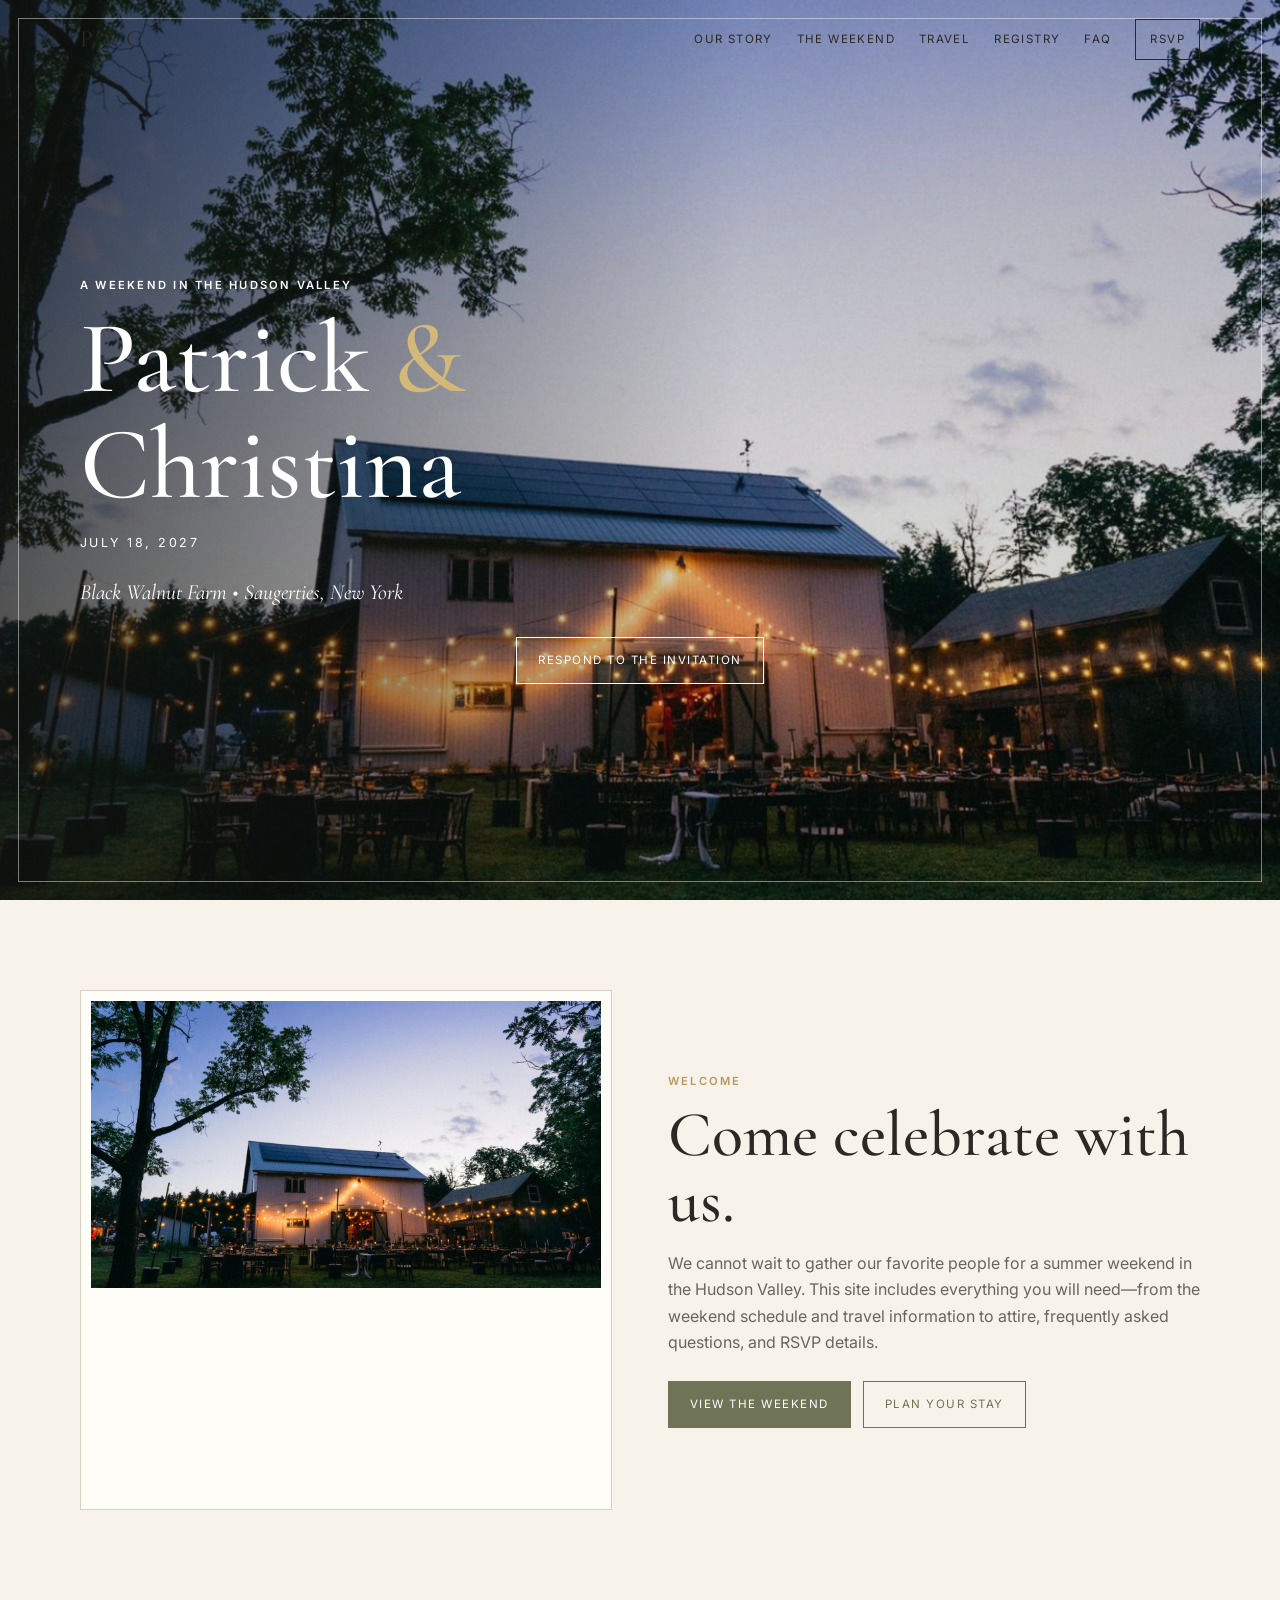
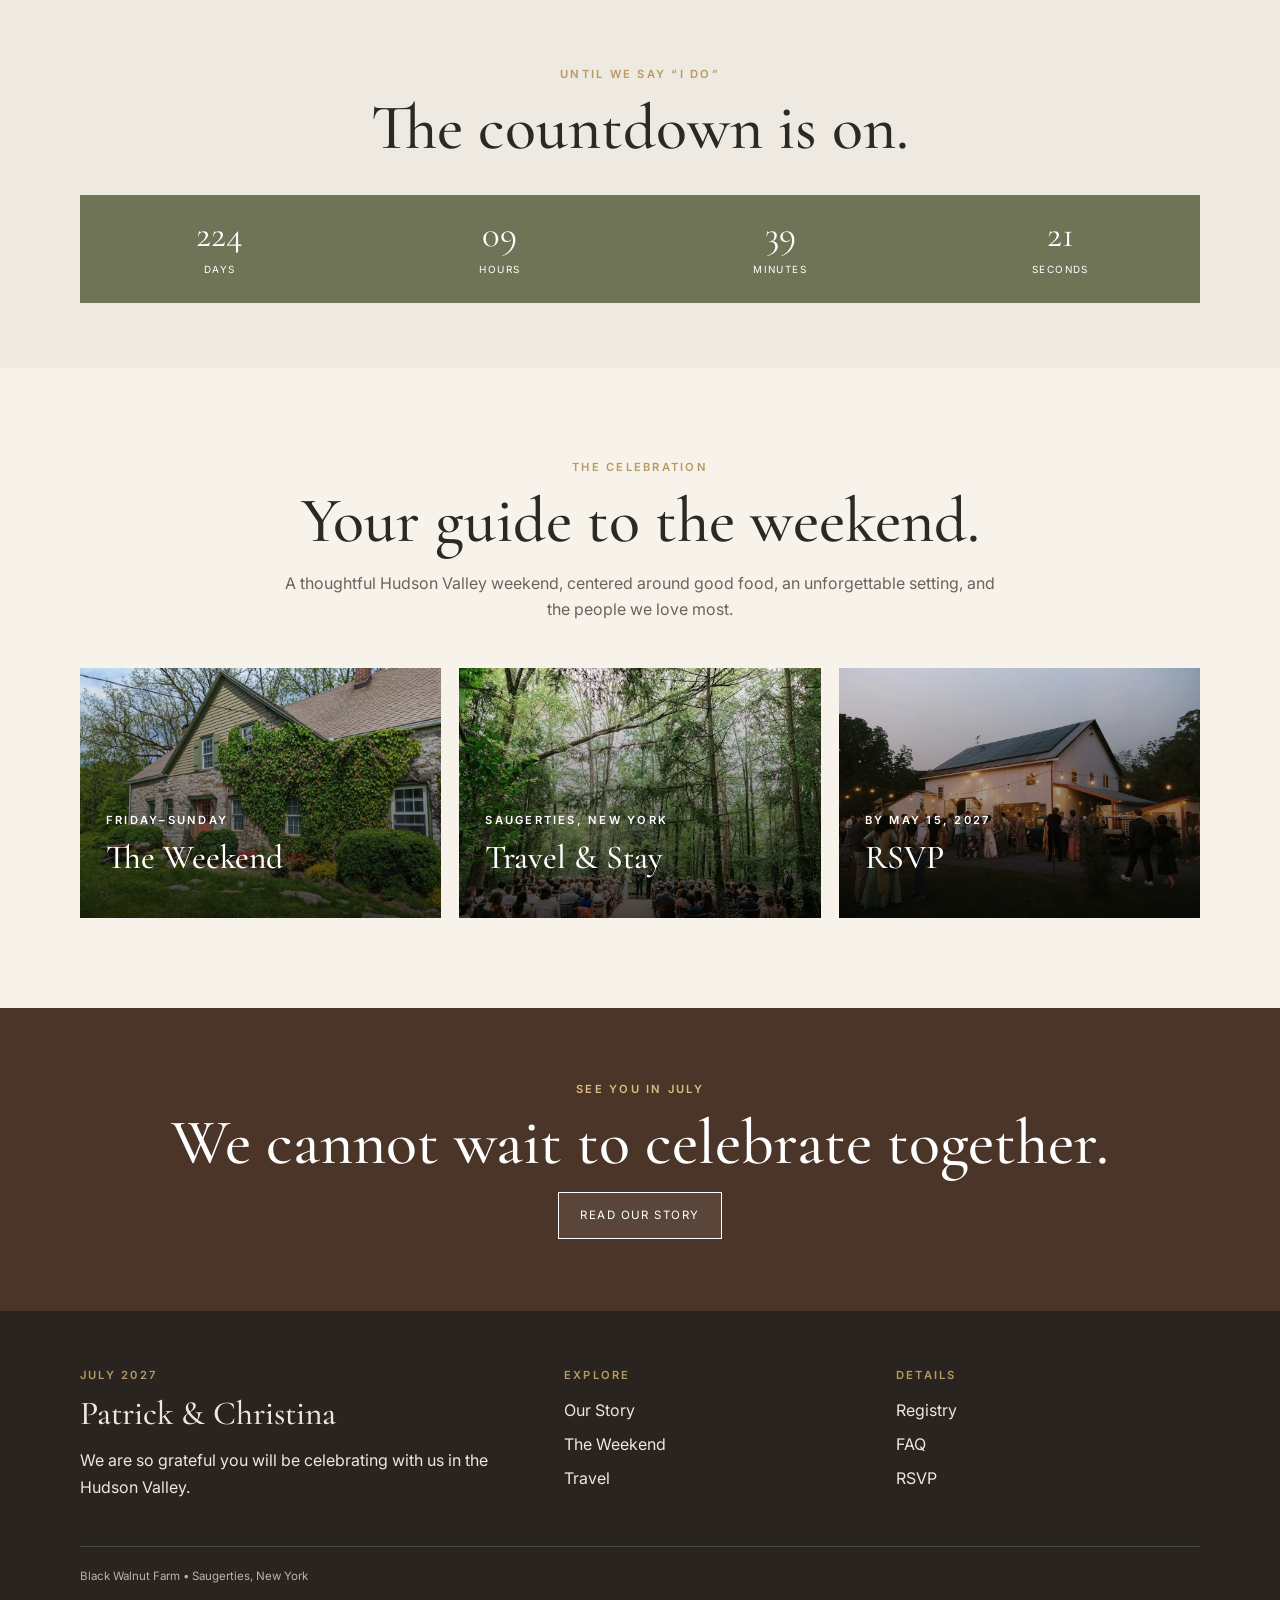
==== index.html @ 757f36e7 "Add files via upload" ====
<!doctype html>
<html lang="en">
<head><script src="https://identity.netlify.com/v1/netlify-identity-widget.js"></script>
  <meta charset="utf-8">
  <meta name="viewport" content="width=device-width, initial-scale=1">
  <meta name="description" content="Patrick and Christina's wedding weekend at Black Walnut Farm.">
  <title>Patrick & Christina | July 2027</title>
  <link rel="stylesheet" href="styles.css">
</head>
<body>

<header class="site-header">
  <div class="container nav-wrap">
    <a class="brand" href="index.html">P <span>&</span> [NAME]</a>
    <button class="menu-toggle" aria-label="Open navigation" aria-expanded="false">
      <span></span><span></span><span></span>
    </button>
    <nav class="nav-links" aria-label="Primary navigation">
      <a href="our-story.html">Our Story</a>
      <a href="weekend.html">The Weekend</a>
      <a href="travel.html">Travel</a>
      <a href="registry.html">Registry</a>
      <a href="faq.html">FAQ</a>
      <a class="nav-cta" href="rsvp.html">RSVP</a>
    </nav>
  </div>
</header>

<main>
  <section class="hero">
    <div class="hero-content">
      <p class="eyebrow" style="color:#fff">A Weekend in the Hudson Valley</p>
      <h1>Patrick <span style="color:#d2b879">&</span> Christina</h1>
      <p class="date">July 18, 2027</p>
      <p class="location">Black Walnut Farm • Saugerties, New York</p>
      <div class="actions" style="justify-content:center">
        <a class="button button-light" href="rsvp.html">Respond to the Invitation</a>
      </div>
    </div>
    <div class="scroll-cue">Discover</div>
  </section>

  <section class="section">
    <div class="container grid-2">
      <div class="image-card">
        <img src="assets/hero.jpg" alt="Elegant outdoor wedding table setting">
      </div>
      <div>
        <p class="eyebrow">Welcome</p>
        <h2>Come celebrate with us.</h2>
        <p class="muted">We cannot wait to gather our favorite people for a summer weekend in the Hudson Valley. This site includes everything you will need—from the weekend schedule and travel information to attire, frequently asked questions, and RSVP details.</p>
        <div class="actions">
          <a class="button" href="weekend.html">View the Weekend</a>
          <a class="button button-outline" href="travel.html">Plan Your Stay</a>
        </div>
      </div>
    </div>
  </section>

  <section class="section-tight center" style="background:#eee9e1">
    <div class="container">
      <p class="eyebrow">Until We Say “I Do”</p>
      <h2>The countdown is on.</h2>
      <div class="countdown" data-countdown>
        <div><strong data-days>00</strong><span>Days</span></div>
        <div><strong data-hours>00</strong><span>Hours</span></div>
        <div><strong data-minutes>00</strong><span>Minutes</span></div>
        <div><strong data-seconds>00</strong><span>Seconds</span></div>
      </div>
    </div>
  </section>

  <section class="section">
    <div class="container">
      <div class="center max-copy center-copy">
        <p class="eyebrow">The Celebration</p>
        <h2>Your guide to the weekend.</h2>
        <p class="muted">A thoughtful Hudson Valley weekend, centered around good food, an unforgettable setting, and the people we love most.</p>
      </div>
      <div class="quick-links" style="margin-top:45px">
        <a class="quick-link" href="weekend.html" style="background-image:url('assets/farmhouse.jpg')">
          <p class="eyebrow" style="color:#fff">Friday–Sunday</p><h3>The Weekend</h3>
        </a>
        <a class="quick-link" href="travel.html" style="background-image:url('assets/ceremony.jpg')">
          <p class="eyebrow" style="color:#fff">Saugerties, New York</p><h3>Travel & Stay</h3>
        </a>
        <a class="quick-link" href="rsvp.html" style="background-image:url('assets/cocktail-hour.jpg')">
          <p class="eyebrow" style="color:#fff">By May 15, 2027</p><h3>RSVP</h3>
        </a>
      </div>
    </div>
  </section>

  <section class="banner center">
    <div class="container">
      <p class="eyebrow" style="color:#d7bd80">See You in July</p>
      <h2>We cannot wait to celebrate together.</h2>
      <a class="button button-light" href="our-story.html">Read Our Story</a>
    </div>
  </section>
</main>

<footer class="site-footer">
  <div class="container">
    <div class="footer-grid">
      <div>
        <p class="eyebrow">July 2027</p>
        <h3>Patrick & Christina</h3>
        <p>We are so grateful you will be celebrating with us in the Hudson Valley.</p>
      </div>
      <div>
        <p class="eyebrow">Explore</p>
        <div class="footer-links">
          <a href="our-story.html">Our Story</a>
          <a href="weekend.html">The Weekend</a>
          <a href="travel.html">Travel</a>
        </div>
      </div>
      <div>
        <p class="eyebrow">Details</p>
        <div class="footer-links">
          <a href="registry.html">Registry</a>
          <a href="faq.html">FAQ</a>
          <a href="rsvp.html">RSVP</a>
        </div>
      </div>
    </div>
    <div class="footer-bottom">Black Walnut Farm • Saugerties, New York</div>
  </div>
</footer>
<script src="cms-content.js"></script><script src="script.js"></script>

<script>if(window.netlifyIdentity){window.netlifyIdentity.on("init",u=>{if(!u)window.netlifyIdentity.on("login",()=>{location.href="/admin/"})})}</script></body>
</html>
---- styles.css ----
@import url('https://fonts.googleapis.com/css2?family=Cormorant+Garamond:ital,wght@0,400;0,500;0,600;1,400&family=Inter:wght@300;400;500;600&display=swap');
:root{--cream:#f7f3eb;--paper:#fffdf8;--olive:#62694b;--walnut:#4b3528;--ink:#2d2925;--gold:#b49a65;--line:#d8cfc0;--soft:#ece6dc;--serif:'Cormorant Garamond',serif;--sans:'Inter',sans-serif}*{box-sizing:border-box}html{scroll-behavior:smooth}body{margin:0;background:var(--cream);color:var(--ink);font-family:var(--sans);line-height:1.65}img{display:block;max-width:100%}a{color:inherit;text-decoration:none}.container{width:min(1120px,calc(100% - 36px));margin:auto}.section{padding:90px 0}.section-tight{padding:65px 0}.center{text-align:center}.center-copy{margin-inline:auto}.max-copy{max-width:720px}.eyebrow{text-transform:uppercase;letter-spacing:.2em;font-size:.7rem;font-weight:600;color:var(--gold);margin:0 0 12px}h1,h2,h3{font-family:var(--serif);font-weight:500;line-height:1.03;margin:0 0 16px}h1{font-size:clamp(3.5rem,8vw,7rem)}h2{font-size:clamp(2.5rem,5vw,4.2rem)}h3{font-size:clamp(1.5rem,3vw,2.1rem)}.muted{color:#6b645c}.site-header{position:fixed;inset:0 0 auto;z-index:1000;transition:.3s}.site-header.scrolled{background:rgba(247,243,235,.95);backdrop-filter:blur(14px);box-shadow:0 1px 0 rgba(0,0,0,.1)}.nav-wrap{height:78px;display:flex;align-items:center;justify-content:space-between}.brand{font-family:var(--serif);font-size:1.45rem;letter-spacing:.08em}.brand span{color:var(--gold)}.nav-links{display:flex;gap:24px;align-items:center;text-transform:uppercase;letter-spacing:.12em;font-size:.72rem}.nav-links a{padding:8px 0}.nav-cta{border:1px solid currentColor;padding:10px 14px!important}.menu-toggle{display:none;background:none;border:0}.menu-toggle span{display:block;width:26px;height:1px;background:currentColor;margin:6px}.hero{min-height:100vh;display:grid;align-items:end;color:#fff;background:linear-gradient(90deg,rgba(20,18,16,.72),rgba(20,18,16,.12) 65%),url('assets/hero.jpg') center/cover;position:relative}.hero:after{content:'';position:absolute;inset:18px;border:1px solid rgba(255,255,255,.45)}.hero-content{position:relative;z-index:1;text-align:left;width:min(1120px,calc(100% - 36px));margin:auto;padding:150px 0 90px}.hero h1{max-width:760px}.hero .date{letter-spacing:.2em;text-transform:uppercase;font-size:.78rem}.hero .location{font-family:var(--serif);font-style:italic;font-size:1.35rem}.button{display:inline-flex;align-items:center;justify-content:center;padding:13px 21px;border:1px solid var(--olive);background:var(--olive);color:white;text-transform:uppercase;letter-spacing:.13em;font-size:.72rem;transition:.25s}.button:hover{background:transparent;color:var(--olive)}.button-light{border-color:#fff;background:rgba(255,255,255,.08)}.button-light:hover{background:#fff;color:var(--ink)}.button-outline{background:transparent;color:var(--olive)}.actions{display:flex;gap:12px;flex-wrap:wrap;margin-top:26px}.scroll-cue{display:none}.countdown{display:grid;grid-template-columns:repeat(4,1fr);gap:1px;background:var(--olive);margin-top:34px}.countdown div{background:var(--olive);color:white;text-align:center;padding:22px}.countdown strong{display:block;font-family:var(--serif);font-size:2.3rem;font-weight:400;line-height:1}.countdown span{text-transform:uppercase;letter-spacing:.14em;font-size:.62rem}.grid-2{display:grid;grid-template-columns:1fr 1fr;gap:56px;align-items:center}.grid-3{display:grid;grid-template-columns:repeat(3,1fr);gap:22px}.image-card{min-height:520px;border:1px solid var(--line);padding:10px;background:var(--paper)}.image-card img{width:100%;height:100%;object-fit:cover}.card{background:var(--paper);border:1px solid var(--line);padding:30px}.quick-links{display:grid;grid-template-columns:repeat(3,1fr);gap:18px}.quick-link{min-height:250px;padding:26px;color:#fff;display:flex;flex-direction:column;justify-content:end;background-size:cover;background-position:center;position:relative}.quick-link:before{content:'';position:absolute;inset:0;background:linear-gradient(transparent,rgba(0,0,0,.72))}.quick-link>*{position:relative}.banner{background:var(--walnut);color:white;padding:72px 0}.page-hero{min-height:58vh;display:grid;align-items:end;color:#fff;padding:145px 0 65px;background:linear-gradient(rgba(20,18,16,.18),rgba(20,18,16,.65)),var(--hero-image) center/cover}.timeline{max-width:850px;margin:auto;position:relative}.timeline:before{content:'';position:absolute;left:50%;top:0;bottom:0;width:1px;background:var(--gold)}.timeline-item{width:50%;padding:0 45px 65px;position:relative}.timeline-item:nth-child(even){margin-left:50%}.timeline-item:before{content:'';position:absolute;top:8px;width:11px;height:11px;border-radius:50%;background:var(--gold)}.timeline-item:nth-child(odd):before{right:-6px}.timeline-item:nth-child(even):before{left:-5px}.timeline-year{color:var(--gold);text-transform:uppercase;letter-spacing:.18em;font-size:.72rem}.schedule-day{background:var(--paper);border:1px solid var(--line);padding:42px;margin-bottom:38px}.schedule-row{display:grid;grid-template-columns:110px 1fr;gap:20px;padding:20px 0;border-top:1px solid var(--line)}.schedule-time{color:var(--olive);font-weight:600}.travel-card .meta{display:flex;gap:10px;flex-wrap:wrap;font-size:.75rem}.registry-card{text-align:center;min-height:280px;display:grid;place-items:center}.registry-card .icon{font-family:var(--serif);font-size:2.7rem;color:var(--gold)}.faq-list{max-width:850px;margin:auto}.faq-item{border-bottom:1px solid var(--line)}.faq-question{width:100%;display:flex;justify-content:space-between;padding:22px 0;border:0;background:none;text-align:left}.faq-question span:first-child{font-family:var(--serif);font-size:1.35rem}.faq-answer{max-height:0;overflow:hidden;transition:.3s}.faq-answer p{padding:0 30px 22px 0}.faq-symbol{font-size:1.4rem;transition:.25s}.faq-item.open .faq-symbol{transform:rotate(45deg)}.form-card{max-width:780px;margin:auto;background:var(--paper);border:1px solid var(--line);padding:45px}.form-grid{display:grid;grid-template-columns:1fr 1fr;gap:18px}.field{margin-bottom:18px}.field.full{grid-column:1/-1}label{display:block;margin-bottom:7px;text-transform:uppercase;letter-spacing:.08em;font-size:.7rem;font-weight:600}input,select,textarea{width:100%;padding:13px;border:1px solid #c9c0b2}.radio-group{display:flex;gap:12px;flex-wrap:wrap}.radio-option{border:1px solid var(--line);padding:10px 13px}.radio-option input{width:auto}.site-footer{background:#29241f;color:#eee7de;padding:55px 0 25px}.footer-grid{display:grid;grid-template-columns:1.5fr 1fr 1fr;gap:28px}.footer-links{display:grid;gap:8px}.footer-bottom{border-top:1px solid rgba(255,255,255,.15);margin-top:30px;padding-top:20px;font-size:.72rem;color:#bdb3a8}@media(max-width:900px){.menu-toggle{display:block}.nav-links{position:fixed;inset:78px 0 auto;background:rgba(247,243,235,.98);color:var(--ink);display:grid;padding:20px 28px 28px;transform:translateY(-140%);transition:.3s}.nav-links.open{transform:none}.grid-2,.grid-3,.quick-links,.footer-grid{grid-template-columns:1fr}.hero{background-position:60% center}.image-card{min-height:400px}}@media(max-width:650px){.section{padding:66px 0}.hero:after{inset:10px}.countdown{grid-template-columns:repeat(2,1fr)}.timeline:before{left:5px}.timeline-item,.timeline-item:nth-child(even){width:100%;margin-left:0;padding-left:38px}.timeline-item:nth-child(odd):before,.timeline-item:nth-child(even):before{left:0;right:auto}.schedule-row{grid-template-columns:1fr}.form-grid{grid-template-columns:1fr}.field.full{grid-column:auto}}
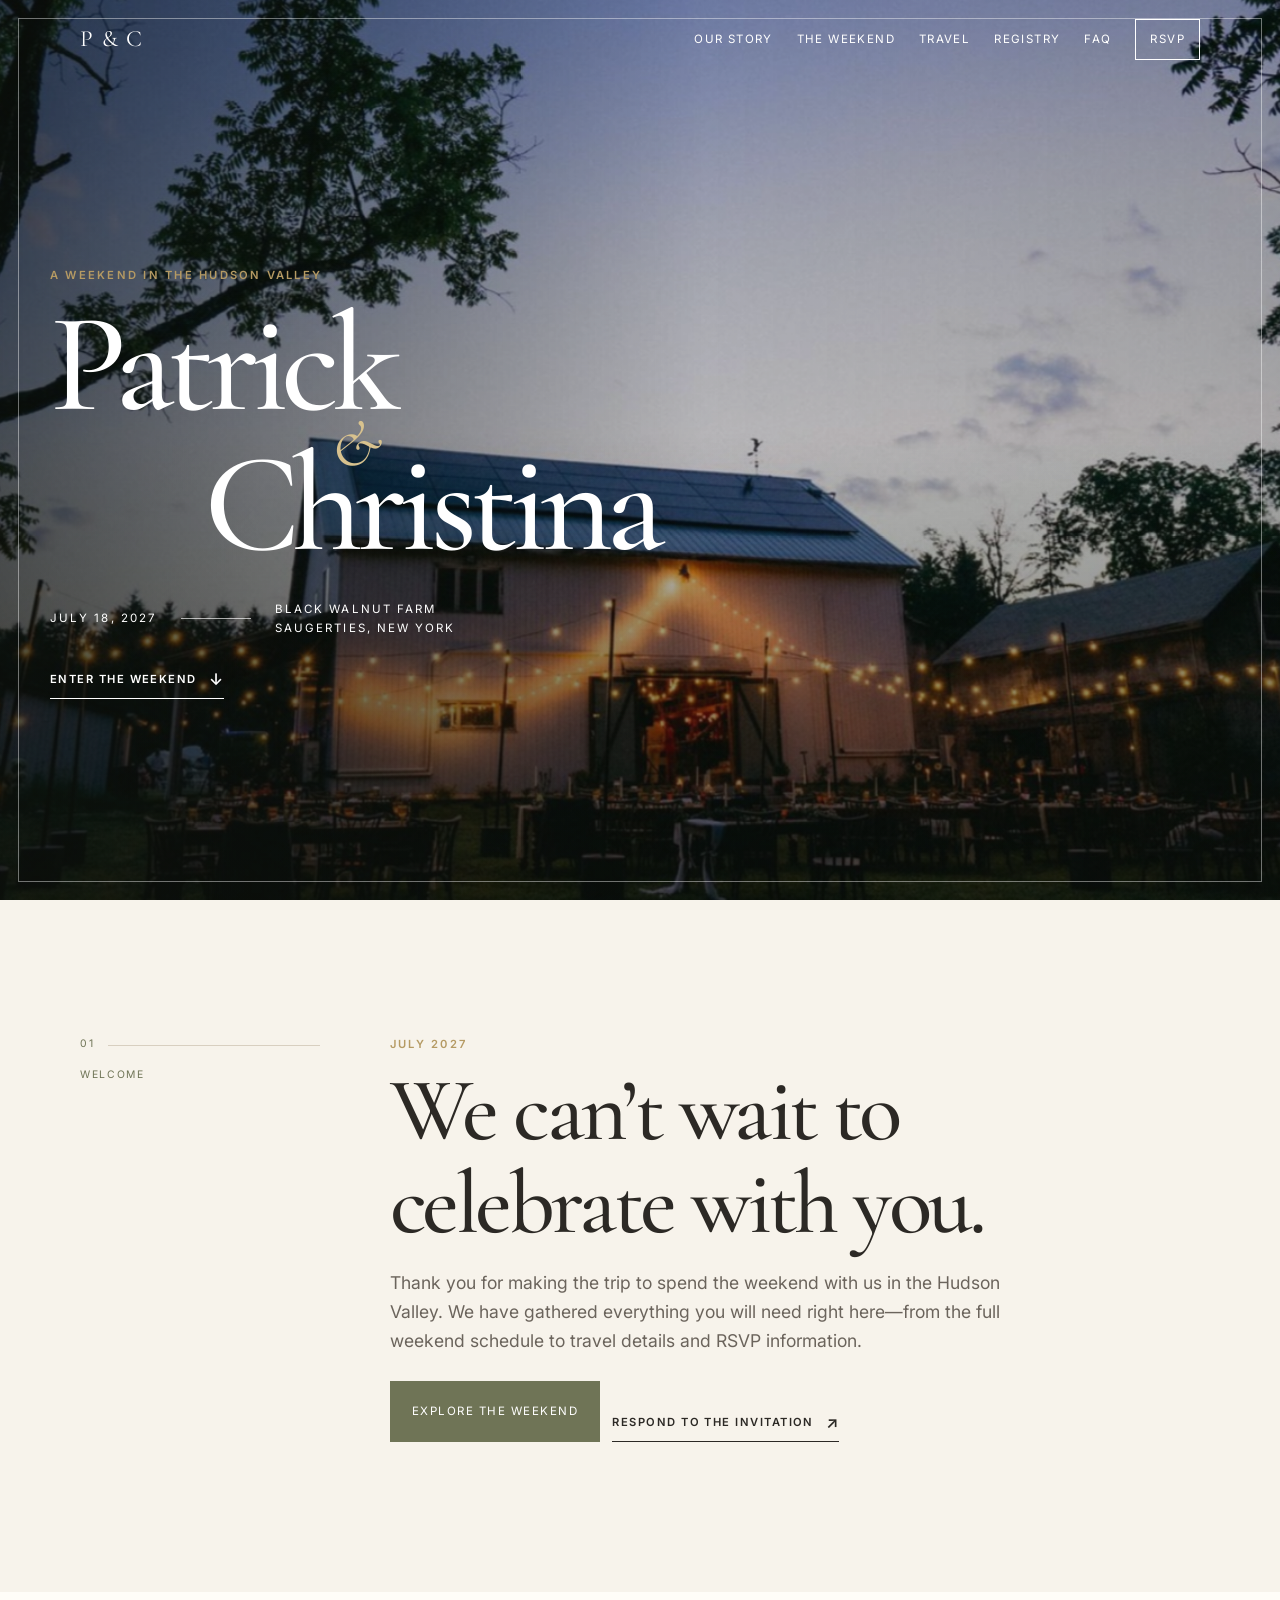
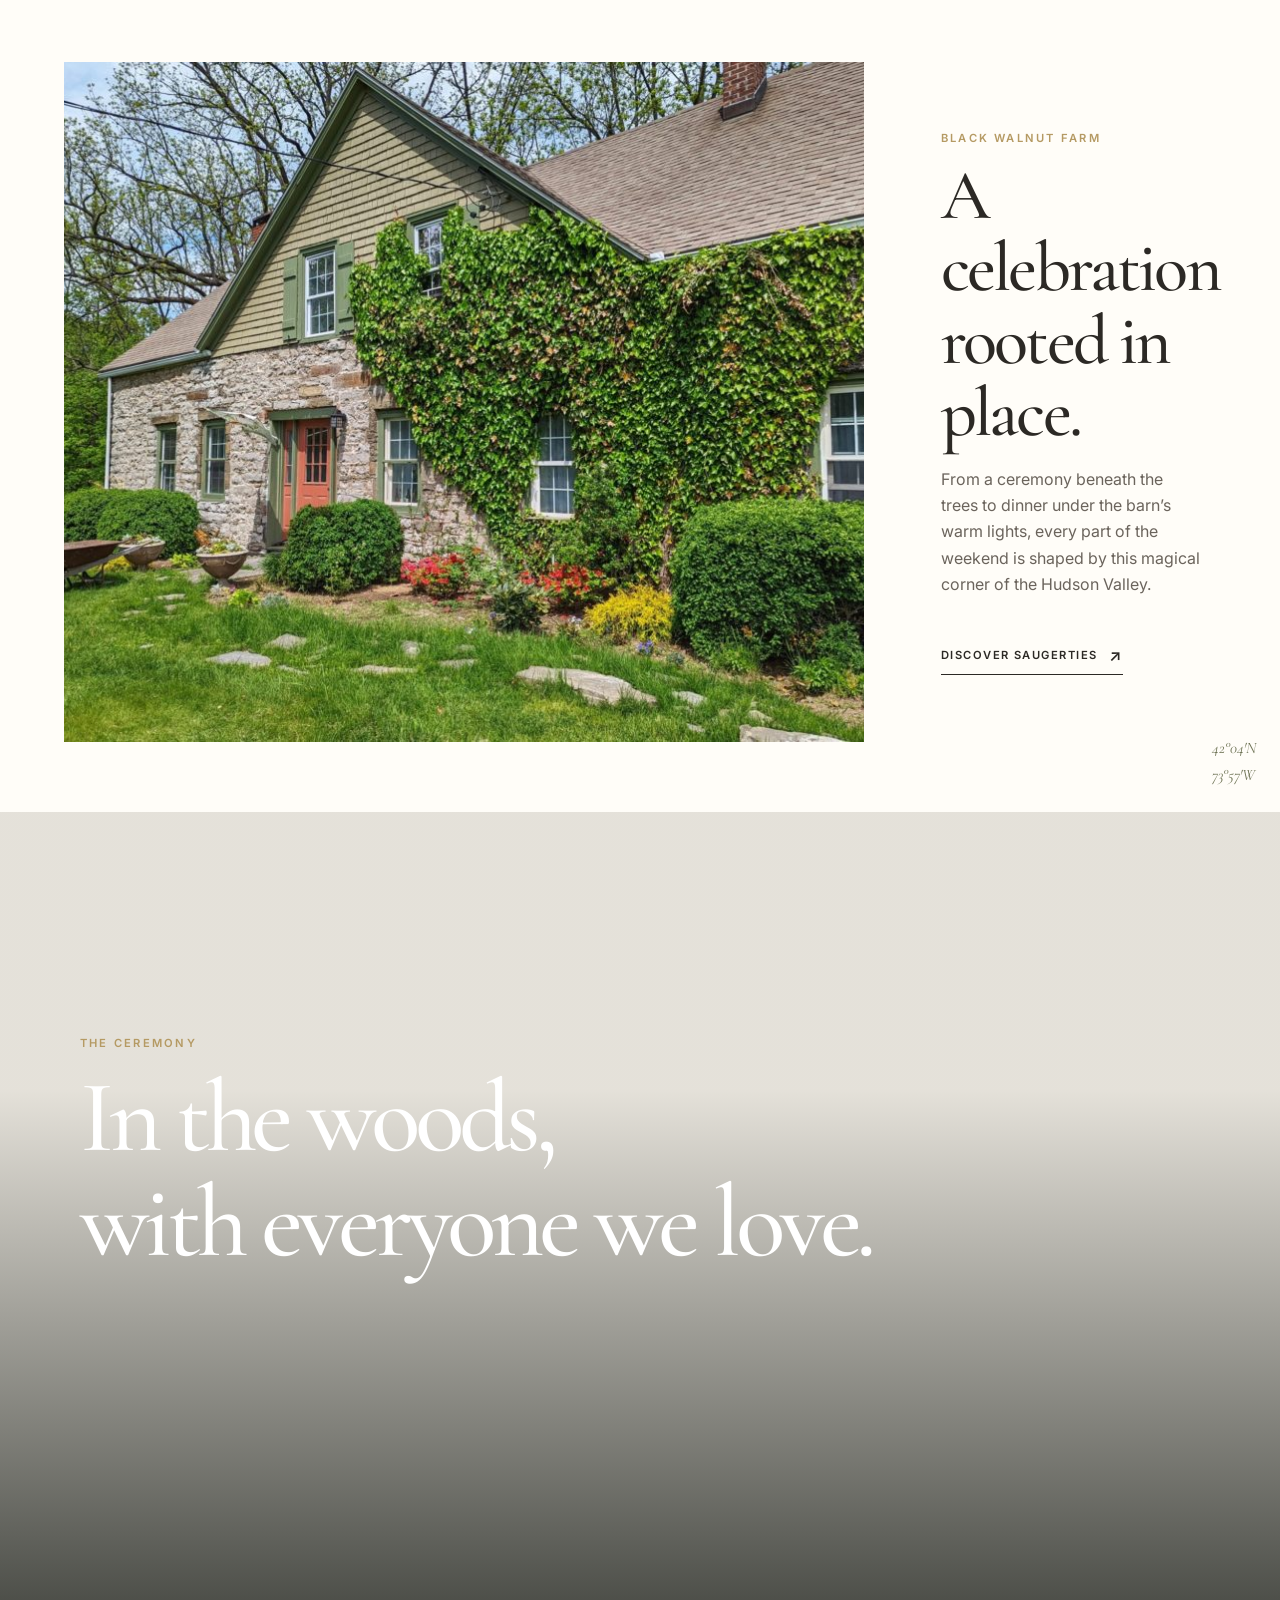
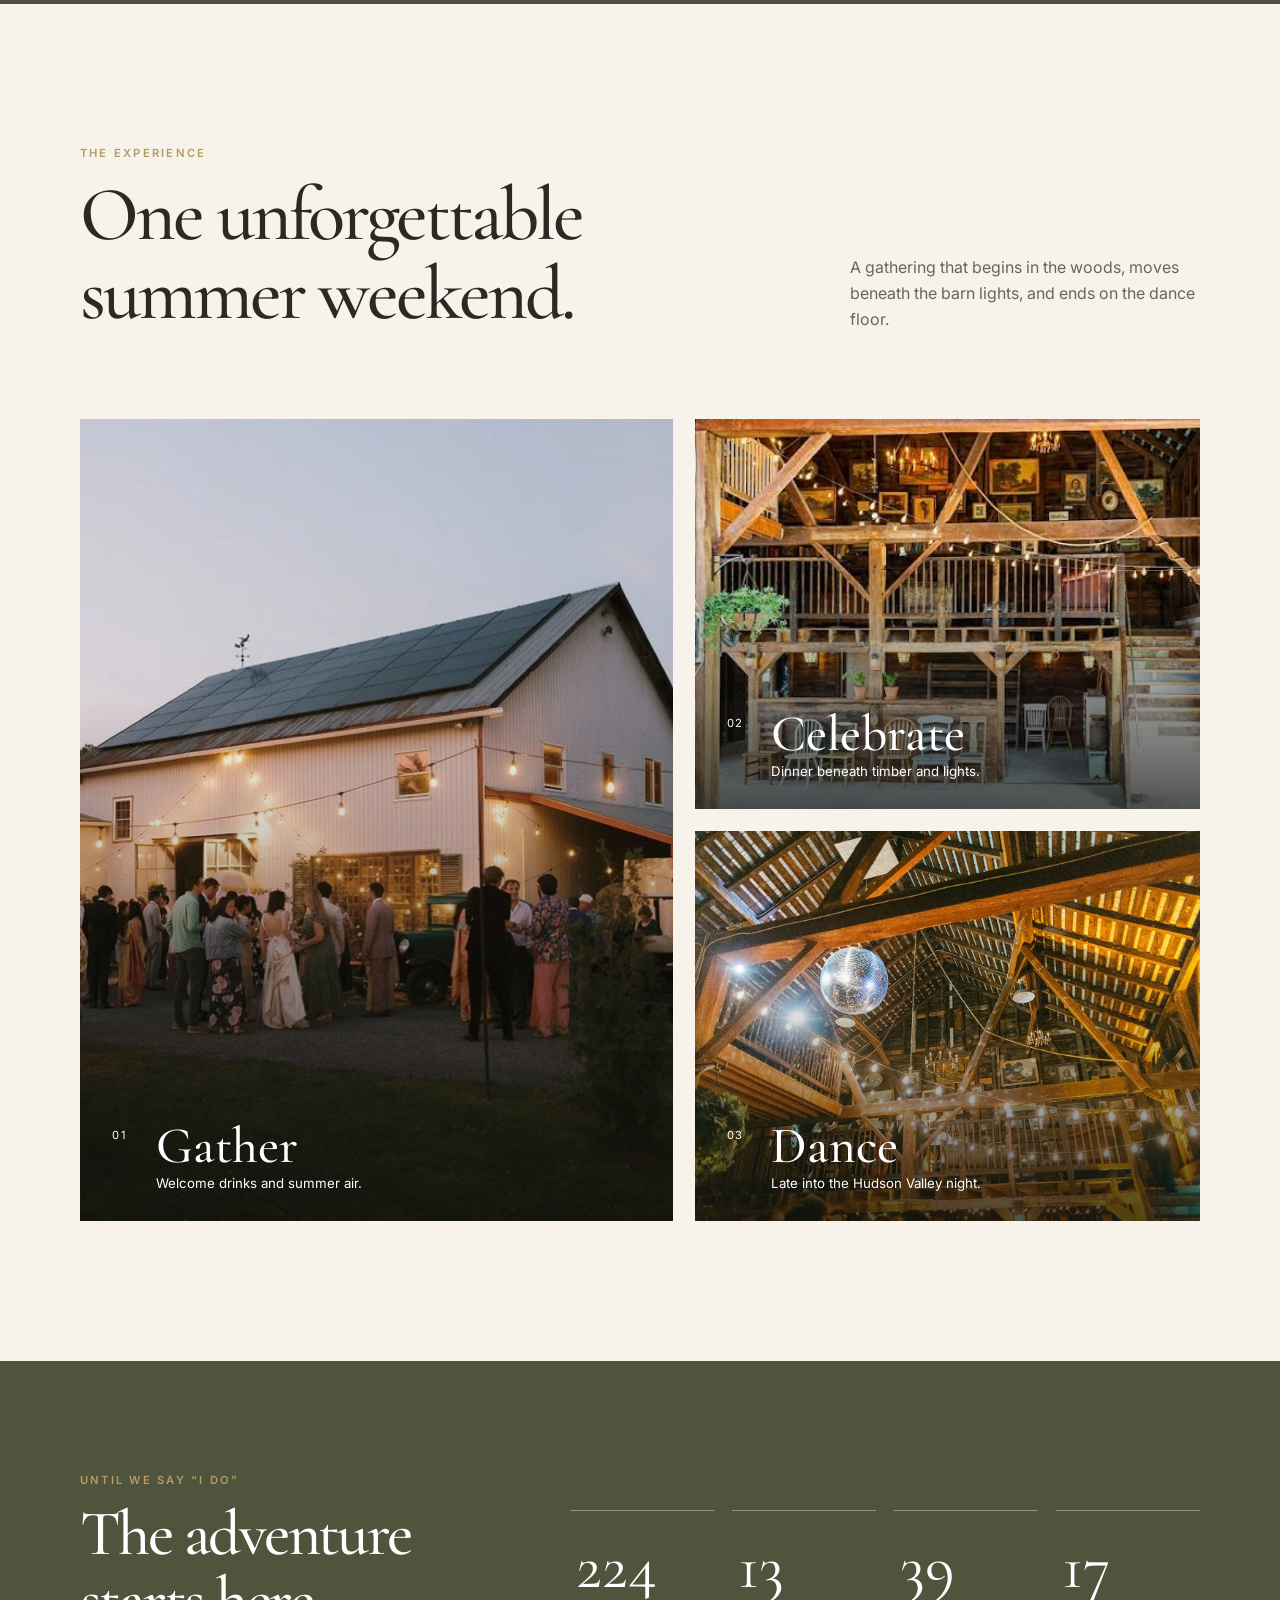
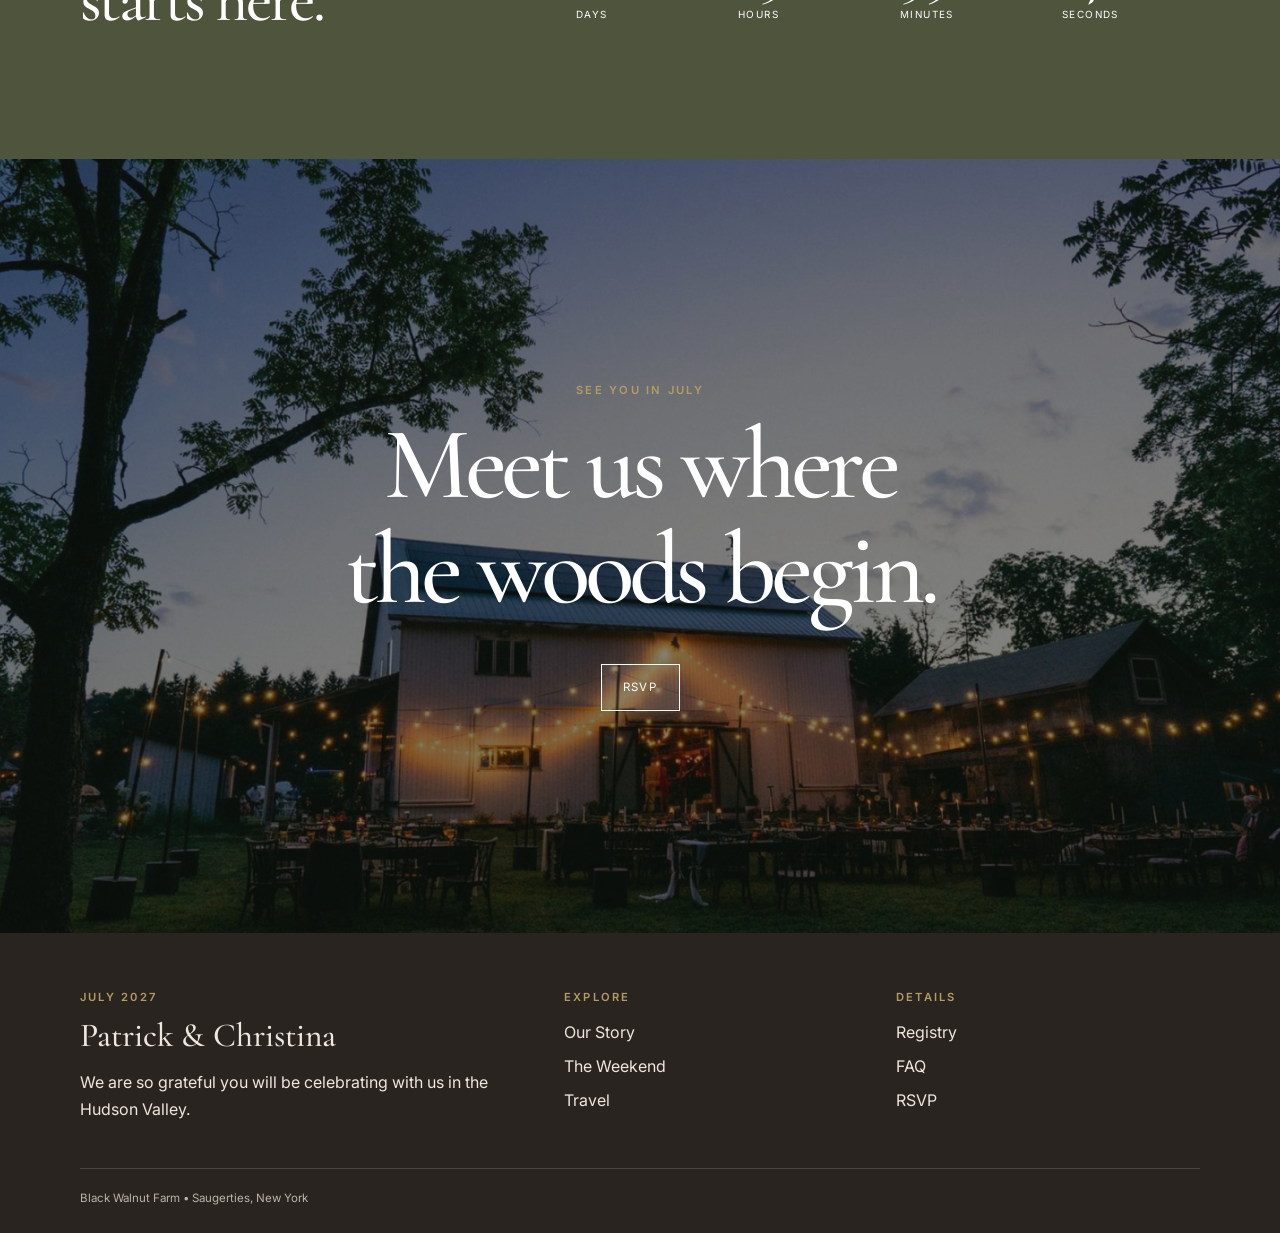
==== commit 7a697bf2: "Add files via upload" ====
--- a/index.html
+++ b/index.html
@@ -1,134 +1,96 @@
 <!doctype html>
 <html lang="en">
-<head><script src="https://identity.netlify.com/v1/netlify-identity-widget.js"></script>
+<head>
+  <script src="https://identity.netlify.com/v1/netlify-identity-widget.js"></script>
   <meta charset="utf-8">
   <meta name="viewport" content="width=device-width, initial-scale=1">
-  <meta name="description" content="Patrick and Christina's wedding weekend at Black Walnut Farm.">
-  <title>Patrick & Christina | July 2027</title>
+  <meta name="description" content="Patrick and Christina's wedding weekend at Black Walnut Farm in Saugerties, New York.">
+  <title>Patrick & Christina | July 18, 2027</title>
+  <link rel="preconnect" href="https://fonts.googleapis.com">
+  <link rel="preconnect" href="https://fonts.gstatic.com" crossorigin>
   <link rel="stylesheet" href="styles.css">
 </head>
-<body>
+<body class="home-page">
+  <header class="site-header">
+    <div class="container nav-wrap">
+      <a class="brand" href="index.html" aria-label="Patrick and Christina home">P <span>&</span> C</a>
+      <button class="menu-toggle" aria-label="Open navigation" aria-expanded="false"><span></span><span></span><span></span></button>
+      <nav class="nav-links" aria-label="Primary navigation">
+        <a href="our-story.html">Our Story</a><a href="weekend.html">The Weekend</a><a href="travel.html">Travel</a><a href="registry.html">Registry</a><a href="faq.html">FAQ</a><a class="nav-cta" href="rsvp.html">RSVP</a>
+      </nav>
+    </div>
+  </header>
 
-<header class="site-header">
-  <div class="container nav-wrap">
-    <a class="brand" href="index.html">P <span>&</span> [NAME]</a>
-    <button class="menu-toggle" aria-label="Open navigation" aria-expanded="false">
-      <span></span><span></span><span></span>
-    </button>
-    <nav class="nav-links" aria-label="Primary navigation">
-      <a href="our-story.html">Our Story</a>
-      <a href="weekend.html">The Weekend</a>
-      <a href="travel.html">Travel</a>
-      <a href="registry.html">Registry</a>
-      <a href="faq.html">FAQ</a>
-      <a class="nav-cta" href="rsvp.html">RSVP</a>
-    </nav>
-  </div>
-</header>
+  <main>
+    <section class="hero hero-v2" aria-label="Black Walnut Farm at dusk">
+      <div class="hero-shade"></div>
+      <div class="hero-content container">
+        <p class="eyebrow reveal">A Weekend in the Hudson Valley</p>
+        <h1 class="reveal reveal-delay-1"><span>Patrick</span><em>&</em><span>Christina</span></h1>
+        <div class="hero-meta reveal reveal-delay-2">
+          <p data-date>July 18, 2027</p><i></i><p><span data-venue>Black Walnut Farm</span><br><span data-location>Saugerties, New York</span></p>
+        </div>
+        <a class="text-link light reveal reveal-delay-3" href="#welcome">Enter the weekend <span>↓</span></a>
+      </div>
+      <div class="hero-frame" aria-hidden="true"></div>
+    </section>
 
-<main>
-  <section class="hero">
-    <div class="hero-content">
-      <p class="eyebrow" style="color:#fff">A Weekend in the Hudson Valley</p>
-      <h1>Patrick <span style="color:#d2b879">&</span> Christina</h1>
-      <p class="date">July 18, 2027</p>
-      <p class="location">Black Walnut Farm • Saugerties, New York</p>
-      <div class="actions" style="justify-content:center">
-        <a class="button button-light" href="rsvp.html">Respond to the Invitation</a>
-      </div>
-    </div>
-    <div class="scroll-cue">Discover</div>
-  </section>
-
-  <section class="section">
-    <div class="container grid-2">
-      <div class="image-card">
-        <img src="assets/hero.jpg" alt="Elegant outdoor wedding table setting">
-      </div>
-      <div>
-        <p class="eyebrow">Welcome</p>
-        <h2>Come celebrate with us.</h2>
-        <p class="muted">We cannot wait to gather our favorite people for a summer weekend in the Hudson Valley. This site includes everything you will need—from the weekend schedule and travel information to attire, frequently asked questions, and RSVP details.</p>
-        <div class="actions">
-          <a class="button" href="weekend.html">View the Weekend</a>
-          <a class="button button-outline" href="travel.html">Plan Your Stay</a>
+    <section id="welcome" class="section intro-section">
+      <div class="container intro-grid">
+        <div class="intro-index reveal"><span>01</span><div></div><span>Welcome</span></div>
+        <div class="intro-copy welcome reveal">
+          <p class="eyebrow">July 2027</p>
+          <h2>We can’t wait to celebrate with you.</h2>
+          <p class="lead muted">Thank you for making the trip to spend the weekend with us in the Hudson Valley. We have gathered everything you will need right here—from the full weekend schedule to travel details and RSVP information.</p>
+          <div class="actions"><a class="button" href="weekend.html">Explore the Weekend</a><a class="text-link" href="rsvp.html">Respond to the invitation <span>↗</span></a></div>
         </div>
       </div>
-    </div>
-  </section>
+    </section>
 
-  <section class="section-tight center" style="background:#eee9e1">
-    <div class="container">
-      <p class="eyebrow">Until We Say “I Do”</p>
-      <h2>The countdown is on.</h2>
-      <div class="countdown" data-countdown>
-        <div><strong data-days>00</strong><span>Days</span></div>
-        <div><strong data-hours>00</strong><span>Hours</span></div>
-        <div><strong data-minutes>00</strong><span>Minutes</span></div>
-        <div><strong data-seconds>00</strong><span>Seconds</span></div>
+    <section class="venue-story">
+      <div class="venue-image reveal"><img src="assets/farmhouse.jpg" alt="Stone farmhouse at Black Walnut Farm"></div>
+      <div class="venue-copy reveal">
+        <p class="eyebrow">Black Walnut Farm</p>
+        <h2>A celebration rooted in place.</h2>
+        <p class="muted">From a ceremony beneath the trees to dinner under the barn’s warm lights, every part of the weekend is shaped by this magical corner of the Hudson Valley.</p>
+        <a class="text-link" href="travel.html">Discover Saugerties <span>↗</span></a>
       </div>
-    </div>
-  </section>
+      <div class="venue-caption">42°04′N<br>73°57′W</div>
+    </section>
 
-  <section class="section">
-    <div class="container">
-      <div class="center max-copy center-copy">
-        <p class="eyebrow">The Celebration</p>
-        <h2>Your guide to the weekend.</h2>
-        <p class="muted">A thoughtful Hudson Valley weekend, centered around good food, an unforgettable setting, and the people we love most.</p>
+    <section class="immersive-panel" style="--panel-image:url('assets/ceremony.jpg')">
+      <div class="panel-overlay"></div>
+      <div class="container panel-copy reveal">
+        <p class="eyebrow">The Ceremony</p>
+        <h2>In the woods,<br>with everyone we love.</h2>
       </div>
-      <div class="quick-links" style="margin-top:45px">
-        <a class="quick-link" href="weekend.html" style="background-image:url('assets/farmhouse.jpg')">
-          <p class="eyebrow" style="color:#fff">Friday–Sunday</p><h3>The Weekend</h3>
-        </a>
-        <a class="quick-link" href="travel.html" style="background-image:url('assets/ceremony.jpg')">
-          <p class="eyebrow" style="color:#fff">Saugerties, New York</p><h3>Travel & Stay</h3>
-        </a>
-        <a class="quick-link" href="rsvp.html" style="background-image:url('assets/cocktail-hour.jpg')">
-          <p class="eyebrow" style="color:#fff">By May 15, 2027</p><h3>RSVP</h3>
-        </a>
-      </div>
-    </div>
-  </section>
+    </section>
 
-  <section class="banner center">
-    <div class="container">
-      <p class="eyebrow" style="color:#d7bd80">See You in July</p>
-      <h2>We cannot wait to celebrate together.</h2>
-      <a class="button button-light" href="our-story.html">Read Our Story</a>
-    </div>
-  </section>
-</main>
-
-<footer class="site-footer">
-  <div class="container">
-    <div class="footer-grid">
-      <div>
-        <p class="eyebrow">July 2027</p>
-        <h3>Patrick & Christina</h3>
-        <p>We are so grateful you will be celebrating with us in the Hudson Valley.</p>
-      </div>
-      <div>
-        <p class="eyebrow">Explore</p>
-        <div class="footer-links">
-          <a href="our-story.html">Our Story</a>
-          <a href="weekend.html">The Weekend</a>
-          <a href="travel.html">Travel</a>
+    <section class="section experience-section">
+      <div class="container">
+        <div class="section-heading reveal"><div><p class="eyebrow">The Experience</p><h2>One unforgettable<br>summer weekend.</h2></div><p class="muted">A gathering that begins in the woods, moves beneath the barn lights, and ends on the dance floor.</p></div>
+        <div class="experience-grid">
+          <a class="experience-card tall reveal" href="weekend.html"><img src="assets/cocktail-hour.jpg" alt="Guests gathering outside the barn"><div class="card-copy"><span>01</span><h3>Gather</h3><p>Welcome drinks and summer air.</p></div></a>
+          <a class="experience-card reveal" href="weekend.html"><img src="assets/barn-interior.jpg" alt="Rustic barn interior"><div class="card-copy"><span>02</span><h3>Celebrate</h3><p>Dinner beneath timber and lights.</p></div></a>
+          <a class="experience-card reveal" href="weekend.html"><img src="assets/reception.webp" alt="Disco ball and string lights in the barn"><div class="card-copy"><span>03</span><h3>Dance</h3><p>Late into the Hudson Valley night.</p></div></a>
         </div>
       </div>
-      <div>
-        <p class="eyebrow">Details</p>
-        <div class="footer-links">
-          <a href="registry.html">Registry</a>
-          <a href="faq.html">FAQ</a>
-          <a href="rsvp.html">RSVP</a>
-        </div>
+    </section>
+
+    <section class="countdown-section">
+      <div class="container countdown-layout reveal">
+        <div><p class="eyebrow">Until We Say “I Do”</p><h2>The adventure<br>starts here.</h2></div>
+        <div class="countdown" data-countdown><div><strong data-days>00</strong><span>Days</span></div><div><strong data-hours>00</strong><span>Hours</span></div><div><strong data-minutes>00</strong><span>Minutes</span></div><div><strong data-seconds>00</strong><span>Seconds</span></div></div>
       </div>
-    </div>
-    <div class="footer-bottom">Black Walnut Farm • Saugerties, New York</div>
-  </div>
-</footer>
-<script src="cms-content.js"></script><script src="script.js"></script>
+    </section>
 
-<script>if(window.netlifyIdentity){window.netlifyIdentity.on("init",u=>{if(!u)window.netlifyIdentity.on("login",()=>{location.href="/admin/"})})}</script></body>
-</html>+    <section class="closing-scene" style="--closing-image:url('assets/hero.jpg')">
+      <div class="closing-overlay"></div>
+      <div class="container closing-copy reveal"><p class="eyebrow">See You in July</p><h2>Meet us where<br>the woods begin.</h2><a class="button button-light" href="rsvp.html">RSVP</a></div>
+    </section>
+  </main>
+
+  <footer class="site-footer"><div class="container"><div class="footer-grid"><div><p class="eyebrow">July 2027</p><h3>Patrick & Christina</h3><p>We are so grateful you will be celebrating with us in the Hudson Valley.</p></div><div><p class="eyebrow">Explore</p><div class="footer-links"><a href="our-story.html">Our Story</a><a href="weekend.html">The Weekend</a><a href="travel.html">Travel</a></div></div><div><p class="eyebrow">Details</p><div class="footer-links"><a href="registry.html">Registry</a><a href="faq.html">FAQ</a><a href="rsvp.html">RSVP</a></div></div></div><div class="footer-bottom">Black Walnut Farm • Saugerties, New York</div></div></footer>
+  <script src="cms-content.js"></script><script src="script.js"></script>
+  <script>if(window.netlifyIdentity){window.netlifyIdentity.on("init",u=>{if(!u)window.netlifyIdentity.on("login",()=>{location.href="/admin/"})})}</script>
+</body></html>
--- a/styles.css
+++ b/styles.css
@@ -1,2 +1,31 @@
 @import url('https://fonts.googleapis.com/css2?family=Cormorant+Garamond:ital,wght@0,400;0,500;0,600;1,400&family=Inter:wght@300;400;500;600&display=swap');
 :root{--cream:#f7f3eb;--paper:#fffdf8;--olive:#62694b;--walnut:#4b3528;--ink:#2d2925;--gold:#b49a65;--line:#d8cfc0;--soft:#ece6dc;--serif:'Cormorant Garamond',serif;--sans:'Inter',sans-serif}*{box-sizing:border-box}html{scroll-behavior:smooth}body{margin:0;background:var(--cream);color:var(--ink);font-family:var(--sans);line-height:1.65}img{display:block;max-width:100%}a{color:inherit;text-decoration:none}.container{width:min(1120px,calc(100% - 36px));margin:auto}.section{padding:90px 0}.section-tight{padding:65px 0}.center{text-align:center}.center-copy{margin-inline:auto}.max-copy{max-width:720px}.eyebrow{text-transform:uppercase;letter-spacing:.2em;font-size:.7rem;font-weight:600;color:var(--gold);margin:0 0 12px}h1,h2,h3{font-family:var(--serif);font-weight:500;line-height:1.03;margin:0 0 16px}h1{font-size:clamp(3.5rem,8vw,7rem)}h2{font-size:clamp(2.5rem,5vw,4.2rem)}h3{font-size:clamp(1.5rem,3vw,2.1rem)}.muted{color:#6b645c}.site-header{position:fixed;inset:0 0 auto;z-index:1000;transition:.3s}.site-header.scrolled{background:rgba(247,243,235,.95);backdrop-filter:blur(14px);box-shadow:0 1px 0 rgba(0,0,0,.1)}.nav-wrap{height:78px;display:flex;align-items:center;justify-content:space-between}.brand{font-family:var(--serif);font-size:1.45rem;letter-spacing:.08em}.brand span{color:var(--gold)}.nav-links{display:flex;gap:24px;align-items:center;text-transform:uppercase;letter-spacing:.12em;font-size:.72rem}.nav-links a{padding:8px 0}.nav-cta{border:1px solid currentColor;padding:10px 14px!important}.menu-toggle{display:none;background:none;border:0}.menu-toggle span{display:block;width:26px;height:1px;background:currentColor;margin:6px}.hero{min-height:100vh;display:grid;align-items:end;color:#fff;background:linear-gradient(90deg,rgba(20,18,16,.72),rgba(20,18,16,.12) 65%),url('assets/hero.jpg') center/cover;position:relative}.hero:after{content:'';position:absolute;inset:18px;border:1px solid rgba(255,255,255,.45)}.hero-content{position:relative;z-index:1;text-align:left;width:min(1120px,calc(100% - 36px));margin:auto;padding:150px 0 90px}.hero h1{max-width:760px}.hero .date{letter-spacing:.2em;text-transform:uppercase;font-size:.78rem}.hero .location{font-family:var(--serif);font-style:italic;font-size:1.35rem}.button{display:inline-flex;align-items:center;justify-content:center;padding:13px 21px;border:1px solid var(--olive);background:var(--olive);color:white;text-transform:uppercase;letter-spacing:.13em;font-size:.72rem;transition:.25s}.button:hover{background:transparent;color:var(--olive)}.button-light{border-color:#fff;background:rgba(255,255,255,.08)}.button-light:hover{background:#fff;color:var(--ink)}.button-outline{background:transparent;color:var(--olive)}.actions{display:flex;gap:12px;flex-wrap:wrap;margin-top:26px}.scroll-cue{display:none}.countdown{display:grid;grid-template-columns:repeat(4,1fr);gap:1px;background:var(--olive);margin-top:34px}.countdown div{background:var(--olive);color:white;text-align:center;padding:22px}.countdown strong{display:block;font-family:var(--serif);font-size:2.3rem;font-weight:400;line-height:1}.countdown span{text-transform:uppercase;letter-spacing:.14em;font-size:.62rem}.grid-2{display:grid;grid-template-columns:1fr 1fr;gap:56px;align-items:center}.grid-3{display:grid;grid-template-columns:repeat(3,1fr);gap:22px}.image-card{min-height:520px;border:1px solid var(--line);padding:10px;background:var(--paper)}.image-card img{width:100%;height:100%;object-fit:cover}.card{background:var(--paper);border:1px solid var(--line);padding:30px}.quick-links{display:grid;grid-template-columns:repeat(3,1fr);gap:18px}.quick-link{min-height:250px;padding:26px;color:#fff;display:flex;flex-direction:column;justify-content:end;background-size:cover;background-position:center;position:relative}.quick-link:before{content:'';position:absolute;inset:0;background:linear-gradient(transparent,rgba(0,0,0,.72))}.quick-link>*{position:relative}.banner{background:var(--walnut);color:white;padding:72px 0}.page-hero{min-height:58vh;display:grid;align-items:end;color:#fff;padding:145px 0 65px;background:linear-gradient(rgba(20,18,16,.18),rgba(20,18,16,.65)),var(--hero-image) center/cover}.timeline{max-width:850px;margin:auto;position:relative}.timeline:before{content:'';position:absolute;left:50%;top:0;bottom:0;width:1px;background:var(--gold)}.timeline-item{width:50%;padding:0 45px 65px;position:relative}.timeline-item:nth-child(even){margin-left:50%}.timeline-item:before{content:'';position:absolute;top:8px;width:11px;height:11px;border-radius:50%;background:var(--gold)}.timeline-item:nth-child(odd):before{right:-6px}.timeline-item:nth-child(even):before{left:-5px}.timeline-year{color:var(--gold);text-transform:uppercase;letter-spacing:.18em;font-size:.72rem}.schedule-day{background:var(--paper);border:1px solid var(--line);padding:42px;margin-bottom:38px}.schedule-row{display:grid;grid-template-columns:110px 1fr;gap:20px;padding:20px 0;border-top:1px solid var(--line)}.schedule-time{color:var(--olive);font-weight:600}.travel-card .meta{display:flex;gap:10px;flex-wrap:wrap;font-size:.75rem}.registry-card{text-align:center;min-height:280px;display:grid;place-items:center}.registry-card .icon{font-family:var(--serif);font-size:2.7rem;color:var(--gold)}.faq-list{max-width:850px;margin:auto}.faq-item{border-bottom:1px solid var(--line)}.faq-question{width:100%;display:flex;justify-content:space-between;padding:22px 0;border:0;background:none;text-align:left}.faq-question span:first-child{font-family:var(--serif);font-size:1.35rem}.faq-answer{max-height:0;overflow:hidden;transition:.3s}.faq-answer p{padding:0 30px 22px 0}.faq-symbol{font-size:1.4rem;transition:.25s}.faq-item.open .faq-symbol{transform:rotate(45deg)}.form-card{max-width:780px;margin:auto;background:var(--paper);border:1px solid var(--line);padding:45px}.form-grid{display:grid;grid-template-columns:1fr 1fr;gap:18px}.field{margin-bottom:18px}.field.full{grid-column:1/-1}label{display:block;margin-bottom:7px;text-transform:uppercase;letter-spacing:.08em;font-size:.7rem;font-weight:600}input,select,textarea{width:100%;padding:13px;border:1px solid #c9c0b2}.radio-group{display:flex;gap:12px;flex-wrap:wrap}.radio-option{border:1px solid var(--line);padding:10px 13px}.radio-option input{width:auto}.site-footer{background:#29241f;color:#eee7de;padding:55px 0 25px}.footer-grid{display:grid;grid-template-columns:1.5fr 1fr 1fr;gap:28px}.footer-links{display:grid;gap:8px}.footer-bottom{border-top:1px solid rgba(255,255,255,.15);margin-top:30px;padding-top:20px;font-size:.72rem;color:#bdb3a8}@media(max-width:900px){.menu-toggle{display:block}.nav-links{position:fixed;inset:78px 0 auto;background:rgba(247,243,235,.98);color:var(--ink);display:grid;padding:20px 28px 28px;transform:translateY(-140%);transition:.3s}.nav-links.open{transform:none}.grid-2,.grid-3,.quick-links,.footer-grid{grid-template-columns:1fr}.hero{background-position:60% center}.image-card{min-height:400px}}@media(max-width:650px){.section{padding:66px 0}.hero:after{inset:10px}.countdown{grid-template-columns:repeat(2,1fr)}.timeline:before{left:5px}.timeline-item,.timeline-item:nth-child(even){width:100%;margin-left:0;padding-left:38px}.timeline-item:nth-child(odd):before,.timeline-item:nth-child(even):before{left:0;right:auto}.schedule-row{grid-template-columns:1fr}.form-grid{grid-template-columns:1fr}.field.full{grid-column:auto}}
+
+/* ===== Homepage V2: cinematic woodland direction ===== */
+:root{--olive-dark:#4f543d}
+.home-page{overflow-x:hidden}
+.home-page .site-header{color:#fff}
+.home-page .site-header.scrolled{color:var(--ink)}
+.hero-v2{min-height:100svh;align-items:center;background:linear-gradient(90deg,rgba(15,17,13,.58),rgba(15,17,13,.1) 65%),url('assets/hero.jpg') center/cover;overflow:hidden}
+.hero-v2:before{content:"";position:absolute;inset:-4%;background:url('assets/hero.jpg') center/cover;animation:heroDrift 18s ease-out both;z-index:0}
+.hero-v2:after{display:none}
+.hero-shade{position:absolute;inset:0;background:linear-gradient(90deg,rgba(14,16,12,.66) 0%,rgba(14,16,12,.24) 55%,rgba(14,16,12,.32) 100%),linear-gradient(0deg,rgba(14,16,12,.45),transparent 52%);z-index:1}
+.hero-v2 .hero-content{width:min(1180px,calc(100% - 64px));padding:160px 0 95px;align-self:end;z-index:2}
+.hero-v2 h1{font-size:clamp(4.3rem,11vw,10rem);line-height:.76;letter-spacing:-.055em;max-width:none;margin:26px 0 42px;display:flex;flex-direction:column;align-items:flex-start}
+.hero-v2 h1 span:last-child{margin-left:clamp(50px,12vw,180px)}
+.hero-v2 h1 em{font-size:.47em;line-height:.5;color:#d8c28e;font-weight:400;margin-left:clamp(100px,22vw,330px);transform:translateY(10px)}
+.hero-meta{display:flex;align-items:center;gap:24px;text-transform:uppercase;letter-spacing:.18em;font-size:.72rem}
+.hero-meta p{margin:0}.hero-meta i{width:70px;height:1px;background:rgba(255,255,255,.65)}
+.hero-frame{position:absolute;inset:18px;border:1px solid rgba(255,255,255,.42);z-index:3;pointer-events:none}
+.text-link{display:inline-flex;align-items:center;gap:12px;text-transform:uppercase;letter-spacing:.13em;font-size:.7rem;font-weight:600;border-bottom:1px solid currentColor;padding-bottom:6px;margin-top:28px}.text-link span{font-size:1rem}.text-link.light{color:#fff}
+.intro-section{padding:135px 0 150px}.intro-grid{display:grid;grid-template-columns:240px 1fr;gap:70px}.intro-index{display:grid;grid-template-columns:auto 1fr;align-content:start;gap:14px;text-transform:uppercase;letter-spacing:.16em;font-size:.65rem;color:var(--olive)}.intro-index div{height:1px;background:var(--line);margin-top:10px}.intro-index span:last-child{grid-column:1/-1}.intro-copy{max-width:780px}.intro-copy h2{font-size:clamp(3.6rem,7vw,6.7rem);letter-spacing:-.04em}.lead{font-size:1.1rem;max-width:650px}
+.venue-story{display:grid;grid-template-columns:minmax(0,1.35fr) minmax(340px,.65fr);min-height:820px;background:var(--paper);position:relative}.venue-image{margin:70px 0 70px 5vw;overflow:hidden}.venue-image img{width:100%;height:100%;object-fit:cover;transition:transform 1.2s}.venue-image:hover img{transform:scale(1.025)}.venue-copy{align-self:center;padding:80px clamp(42px,6vw,110px)}.venue-copy h2{font-size:clamp(3.2rem,5.5vw,5.6rem);letter-spacing:-.04em}.venue-caption{position:absolute;right:24px;bottom:24px;font-family:var(--serif);font-style:italic;color:var(--olive)}
+.immersive-panel{min-height:88vh;display:grid;align-items:end;position:relative;background:var(--panel-image) center/cover fixed;color:#fff}.panel-overlay{position:absolute;inset:0;background:linear-gradient(0deg,rgba(11,15,10,.72),rgba(11,15,10,.08) 65%)}.panel-copy{position:relative;padding-bottom:90px}.panel-copy h2{font-size:clamp(4rem,8vw,8rem);letter-spacing:-.05em}
+.experience-section{padding:140px 0}.section-heading{display:grid;grid-template-columns:1fr 350px;gap:80px;align-items:end;margin-bottom:70px}.section-heading h2{font-size:clamp(3.6rem,6vw,6rem);letter-spacing:-.04em}.experience-grid{display:grid;grid-template-columns:1.08fr .92fr;grid-template-rows:1fr 1fr;gap:22px}.experience-card{position:relative;min-height:390px;overflow:hidden;color:#fff}.experience-card.tall{grid-row:1/3;min-height:800px}.experience-card img{width:100%;height:100%;object-fit:cover;transition:transform 1.2s ease}.experience-card:after{content:"";position:absolute;inset:0;background:linear-gradient(0deg,rgba(13,15,11,.72),transparent 65%)}.experience-card:hover img{transform:scale(1.04)}.card-copy{position:absolute;inset:auto 32px 26px;z-index:2;display:grid;grid-template-columns:30px 1fr;column-gap:14px}.card-copy span{font-size:.7rem;letter-spacing:.14em}.card-copy h3{font-size:clamp(2.4rem,4vw,4rem);margin:-6px 0 0}.card-copy p{grid-column:2;margin:0;font-size:.83rem}
+.countdown-section{padding:110px 0;background:var(--olive-dark);color:#fff}.countdown-layout{display:grid;grid-template-columns:.8fr 1.2fr;align-items:end;gap:70px}.countdown-layout h2{font-size:clamp(3.2rem,5vw,5.2rem);letter-spacing:-.04em}.countdown-layout .countdown{margin:0;background:transparent;gap:18px}.countdown-layout .countdown div{background:transparent;border-top:1px solid rgba(255,255,255,.38);padding:24px 6px;text-align:left}.countdown-layout .countdown strong{font-size:clamp(2.6rem,5vw,5rem)}
+.closing-scene{min-height:86vh;display:grid;place-items:center;text-align:center;color:#fff;position:relative;background:var(--closing-image) center/cover}.closing-overlay{position:absolute;inset:0;background:rgba(18,20,15,.52)}.closing-copy{position:relative}.closing-copy h2{font-size:clamp(4rem,8vw,8rem);letter-spacing:-.05em}.closing-copy .button{margin-top:25px}
+.reveal{opacity:0;transform:translateY(34px);transition:opacity .9s ease,transform .9s cubic-bezier(.2,.8,.2,1)}.reveal.in-view{opacity:1;transform:none}.reveal-delay-1{transition-delay:.12s}.reveal-delay-2{transition-delay:.24s}.reveal-delay-3{transition-delay:.36s}
+@keyframes heroDrift{from{transform:scale(1.08)}to{transform:scale(1)}}
+@media(max-width:900px){.hero-v2 .hero-content{width:min(100% - 36px,1120px)}.hero-v2 h1{font-size:clamp(4.2rem,17vw,7.5rem)}.hero-v2 h1 span:last-child{margin-left:20px}.hero-v2 h1 em{margin-left:42%;}.intro-grid{grid-template-columns:1fr}.intro-index{display:none}.venue-story{grid-template-columns:1fr}.venue-image{margin:30px 18px 0;min-height:520px}.venue-copy{padding:70px 28px 90px}.immersive-panel{background-attachment:scroll}.section-heading,.countdown-layout{grid-template-columns:1fr}.experience-grid{grid-template-columns:1fr;grid-template-rows:auto}.experience-card,.experience-card.tall{grid-row:auto;min-height:520px}.home-page .nav-links{color:var(--ink)}}
+@media(max-width:650px){.hero-frame{inset:10px}.hero-v2 .hero-content{padding:130px 0 58px}.hero-v2 h1{font-size:clamp(3.8rem,18vw,6rem);margin:20px 0 32px}.hero-meta{gap:12px;align-items:flex-start}.hero-meta i{width:28px;margin-top:8px}.intro-section{padding:90px 0}.intro-copy h2{font-size:3.4rem}.venue-story{min-height:auto}.venue-image{min-height:380px}.immersive-panel{min-height:72vh}.panel-copy{padding-bottom:52px}.experience-section{padding:90px 0}.section-heading{gap:24px;margin-bottom:42px}.experience-card,.experience-card.tall{min-height:440px}.countdown-section{padding:80px 0}.countdown-layout{gap:40px}.countdown-layout .countdown{grid-template-columns:repeat(2,1fr)}.closing-scene{min-height:72vh}}
+@media(prefers-reduced-motion:reduce){.hero-v2:before{animation:none}.reveal{opacity:1;transform:none;transition:none}.experience-card img,.venue-image img{transition:none}}
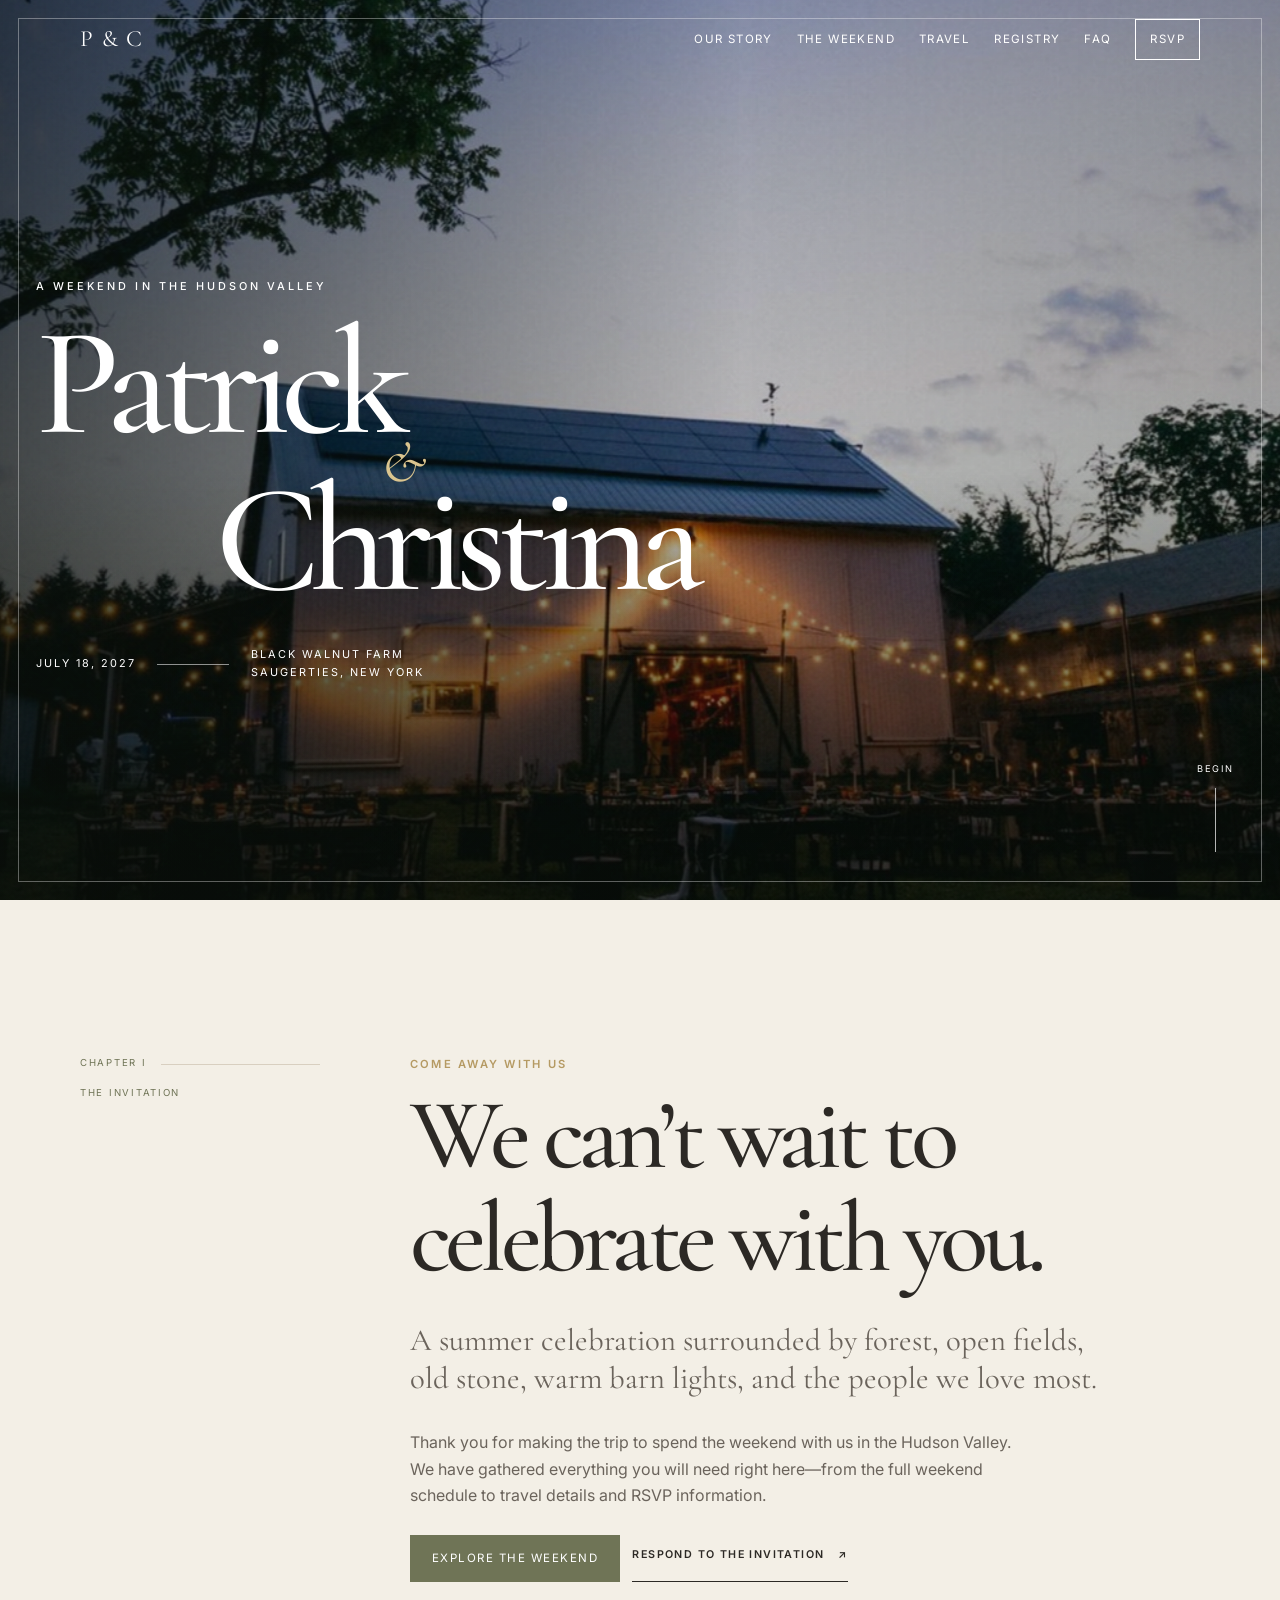
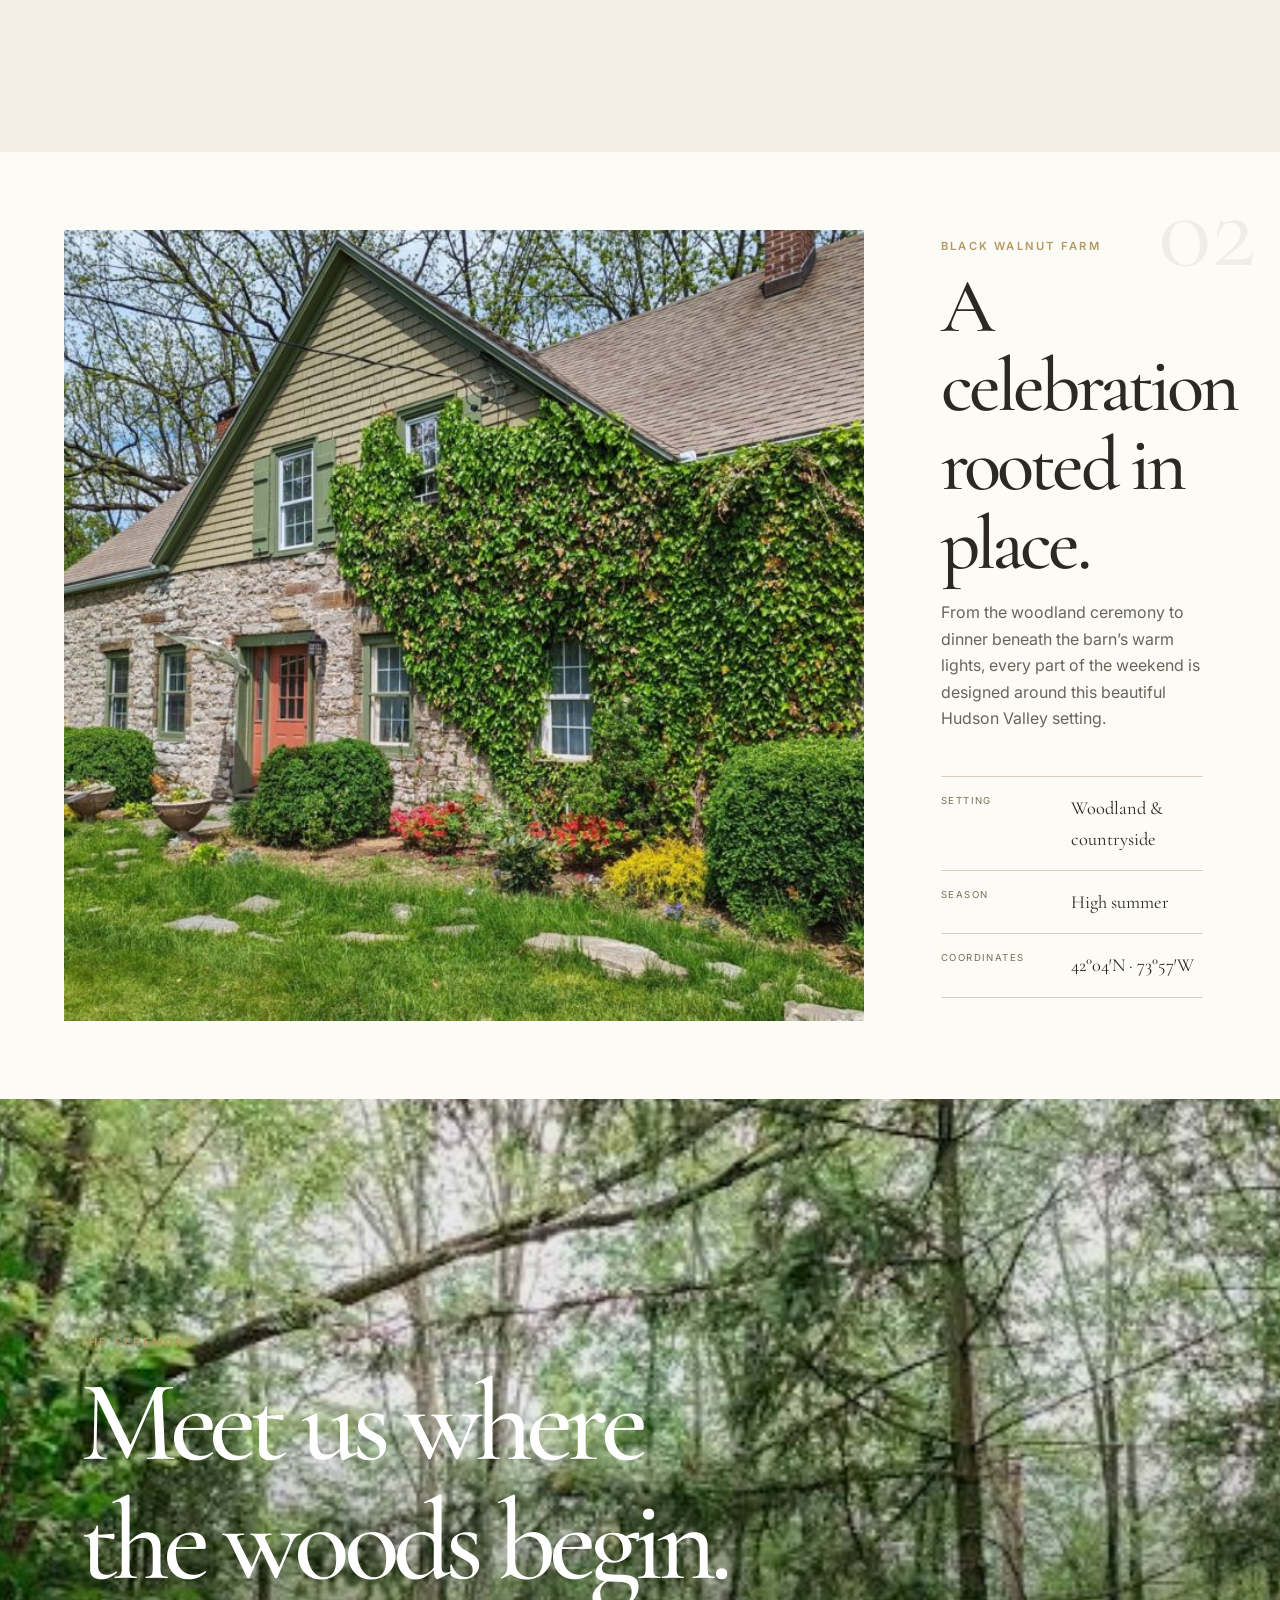
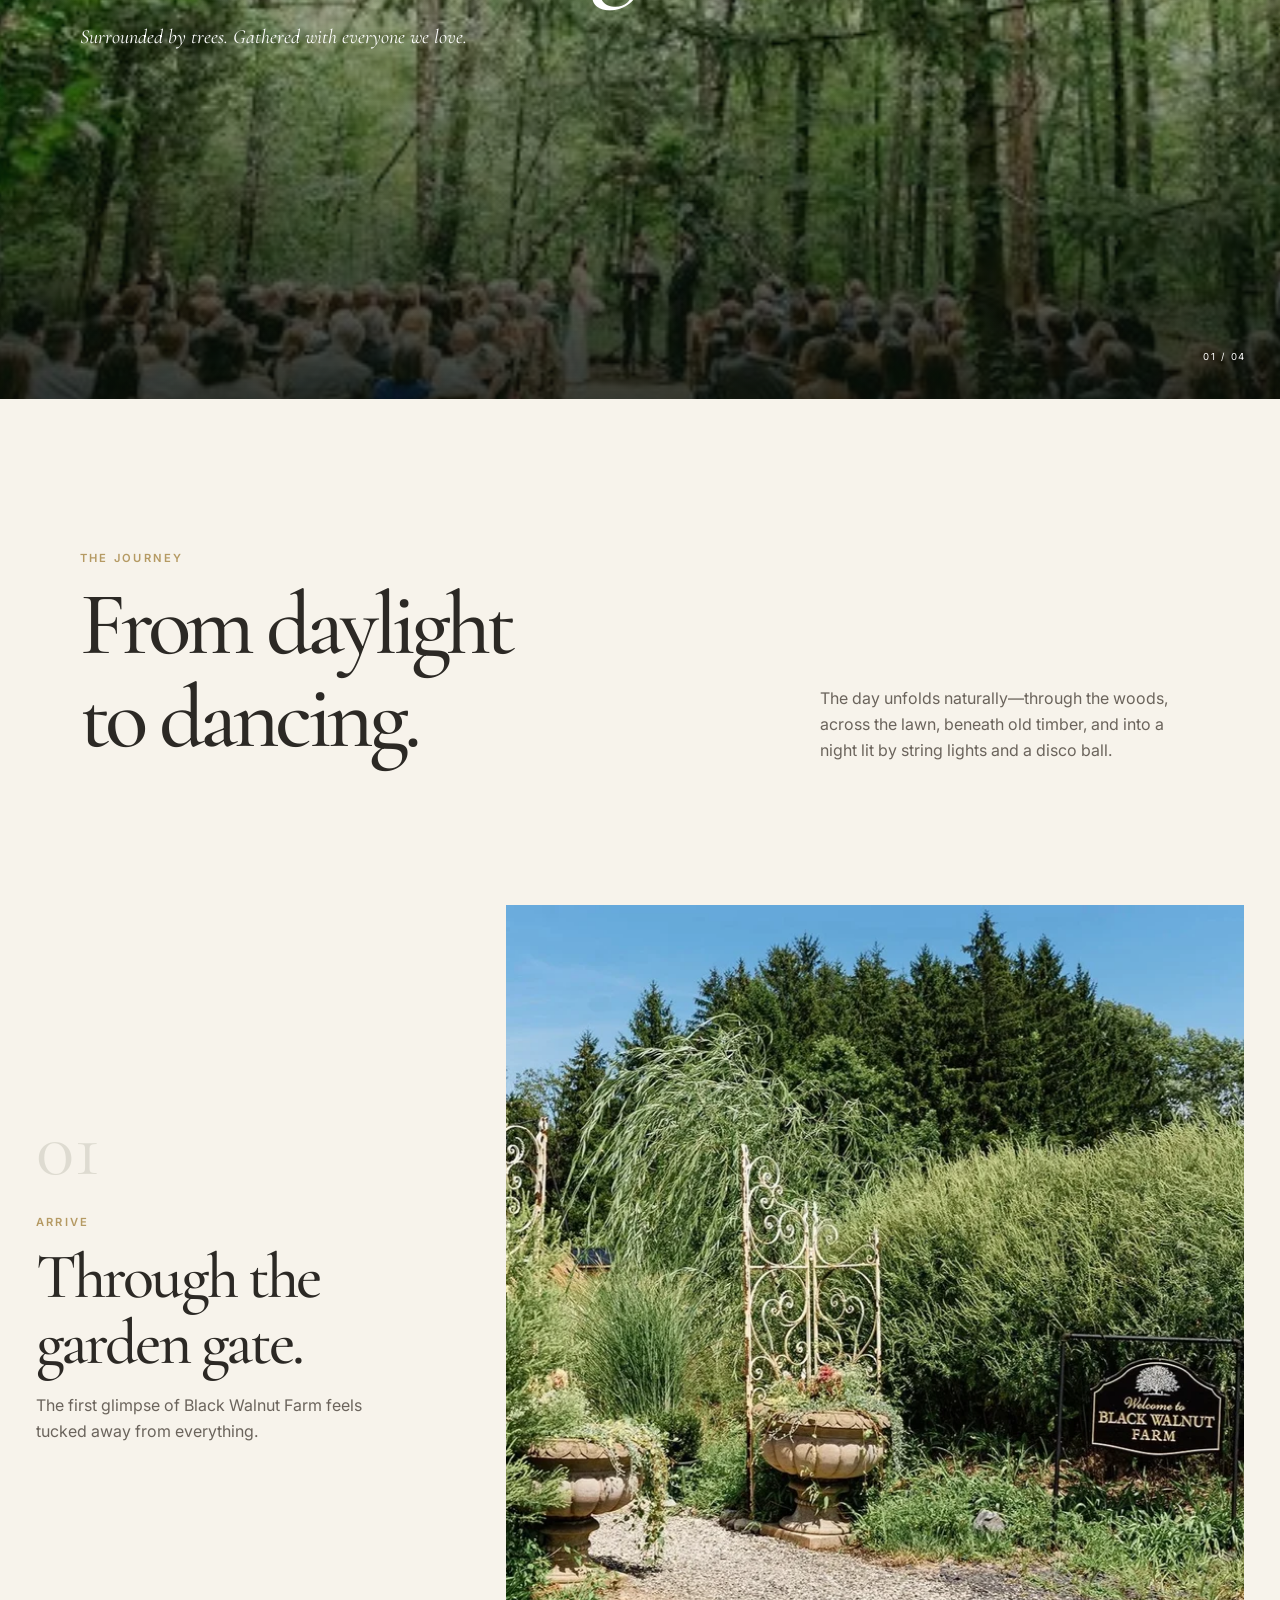
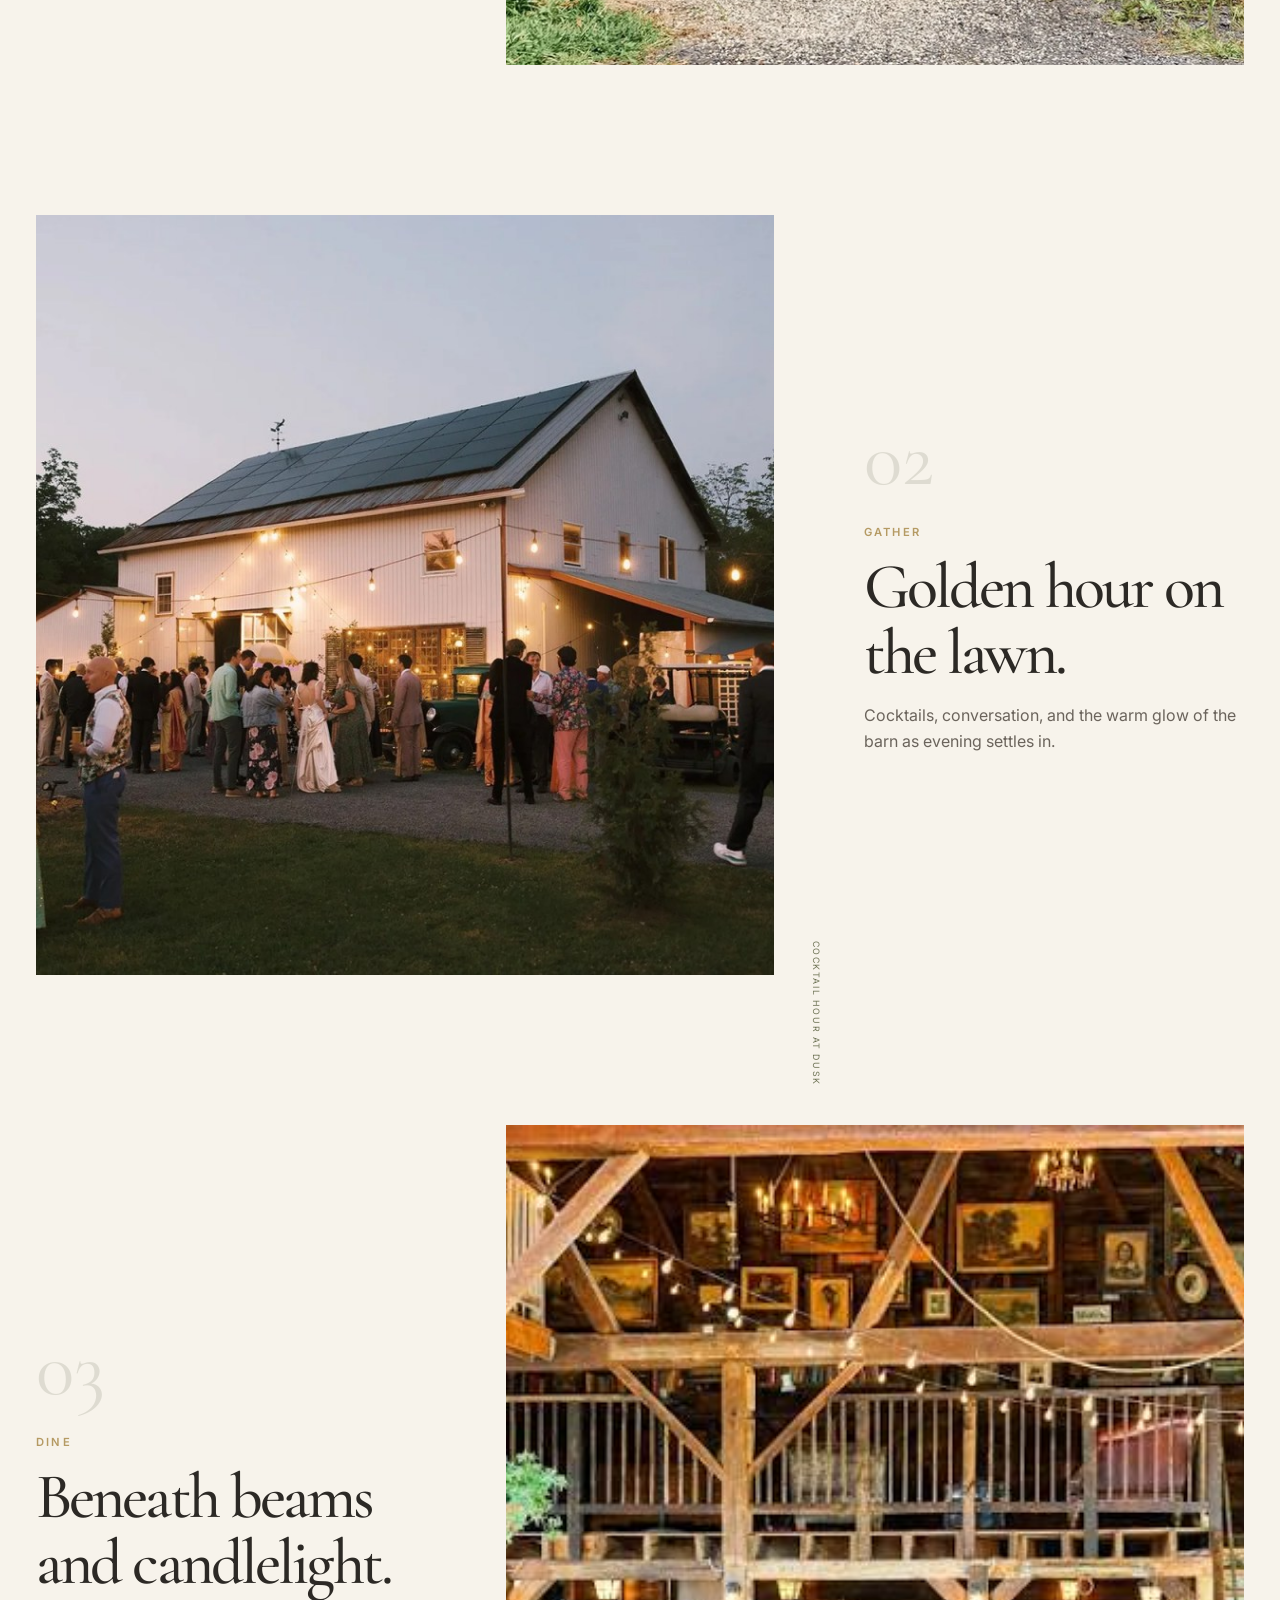
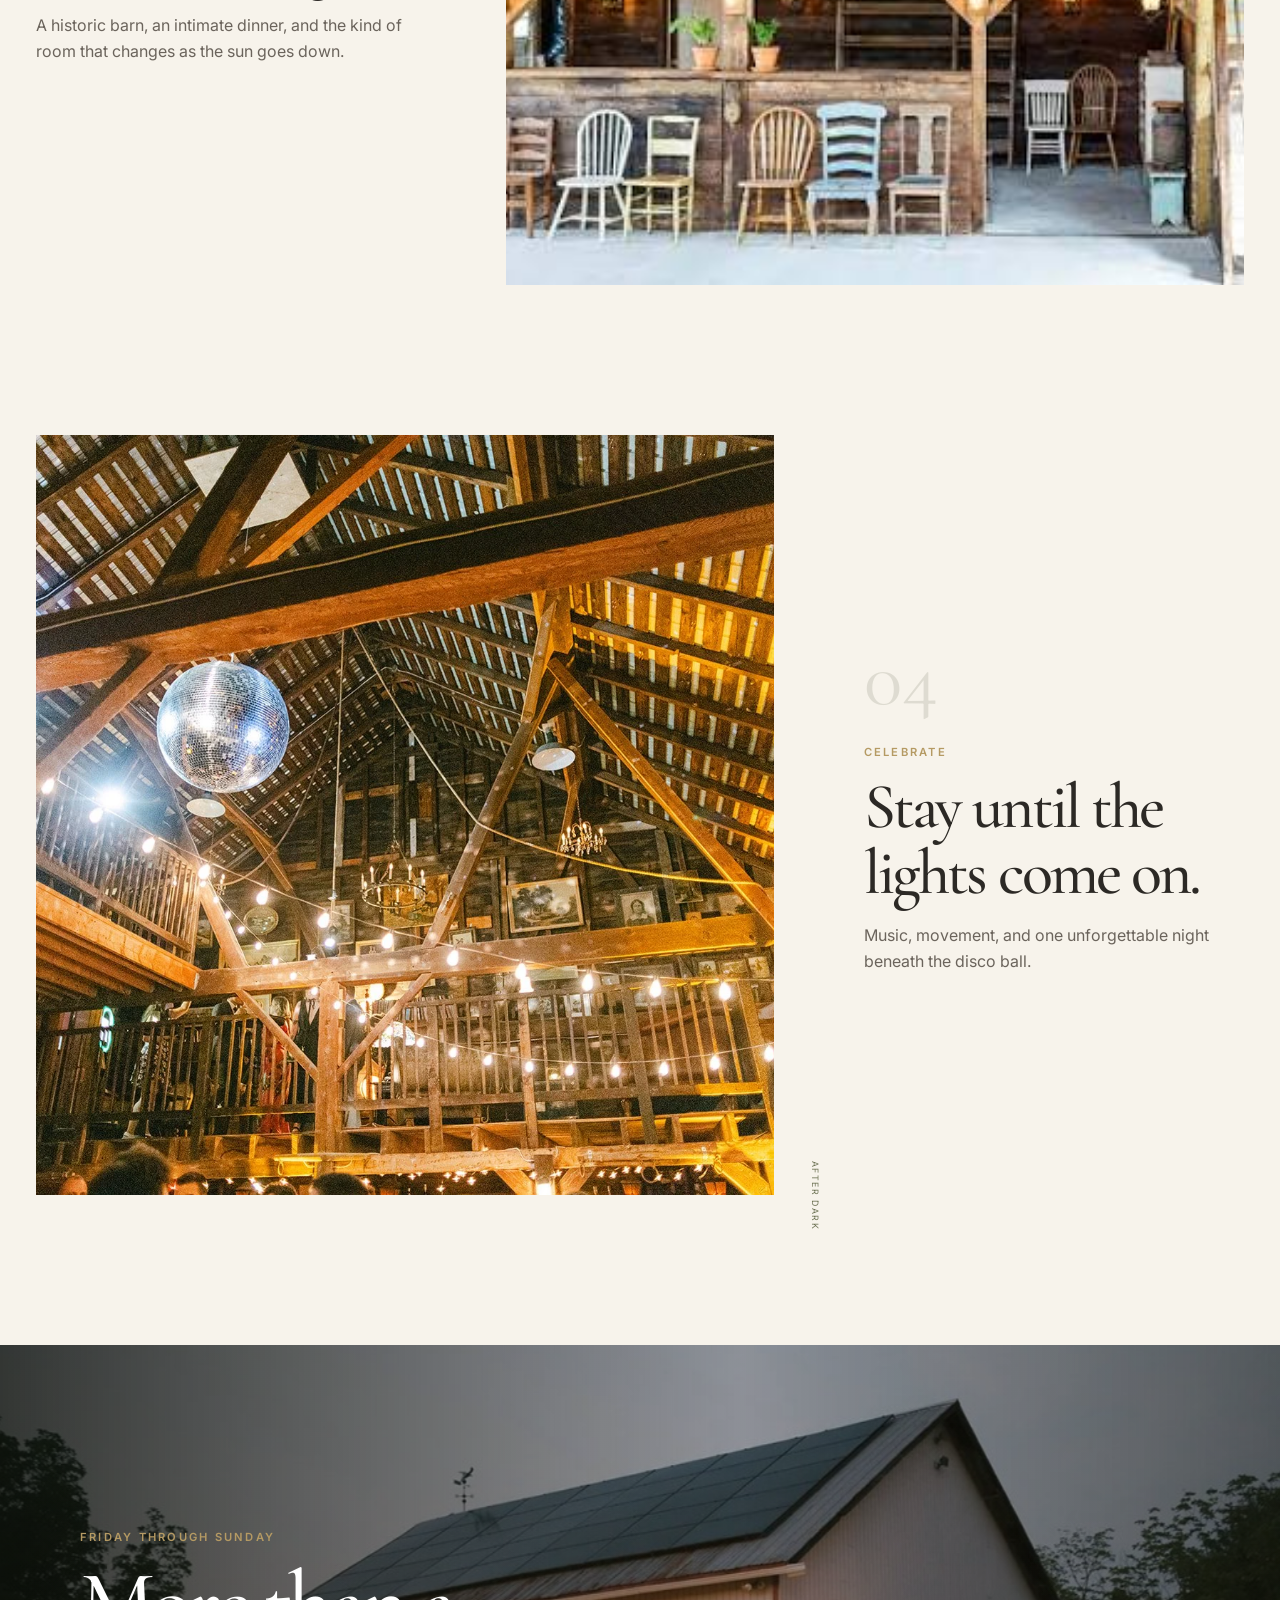
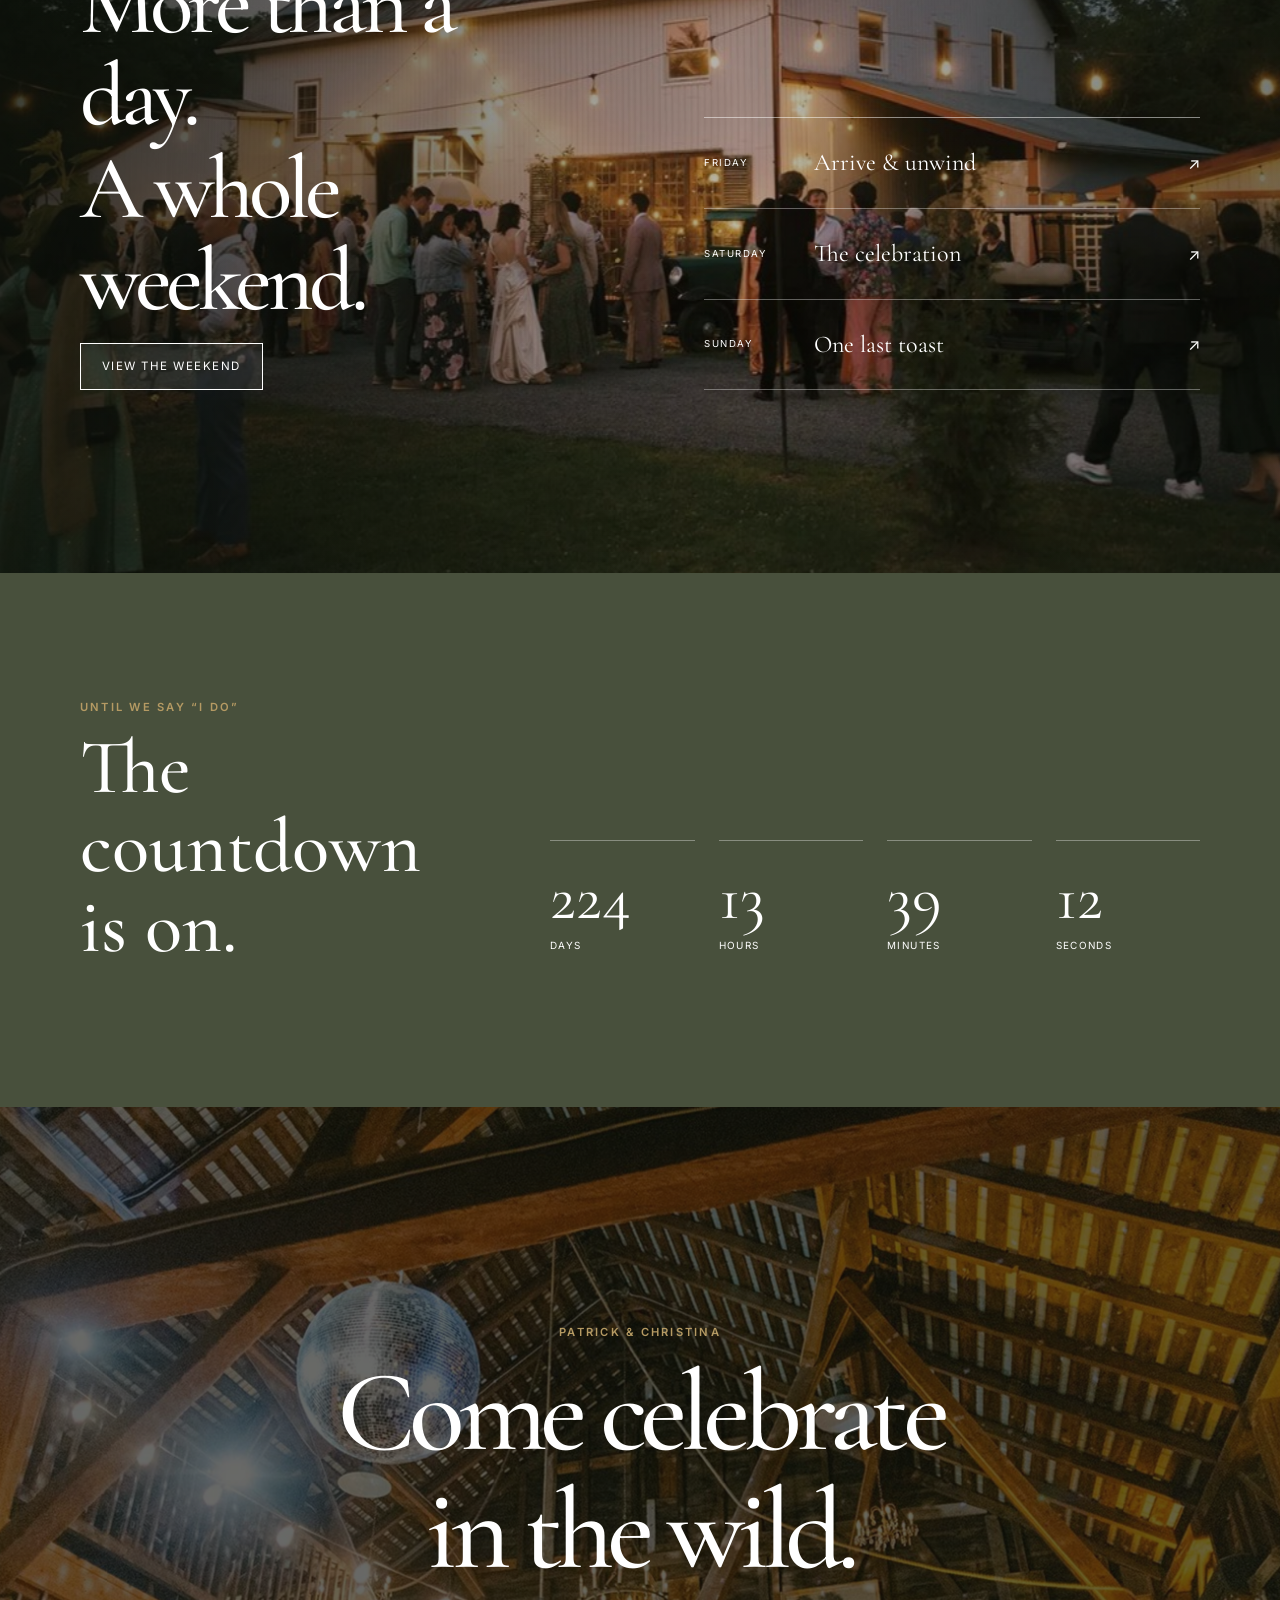
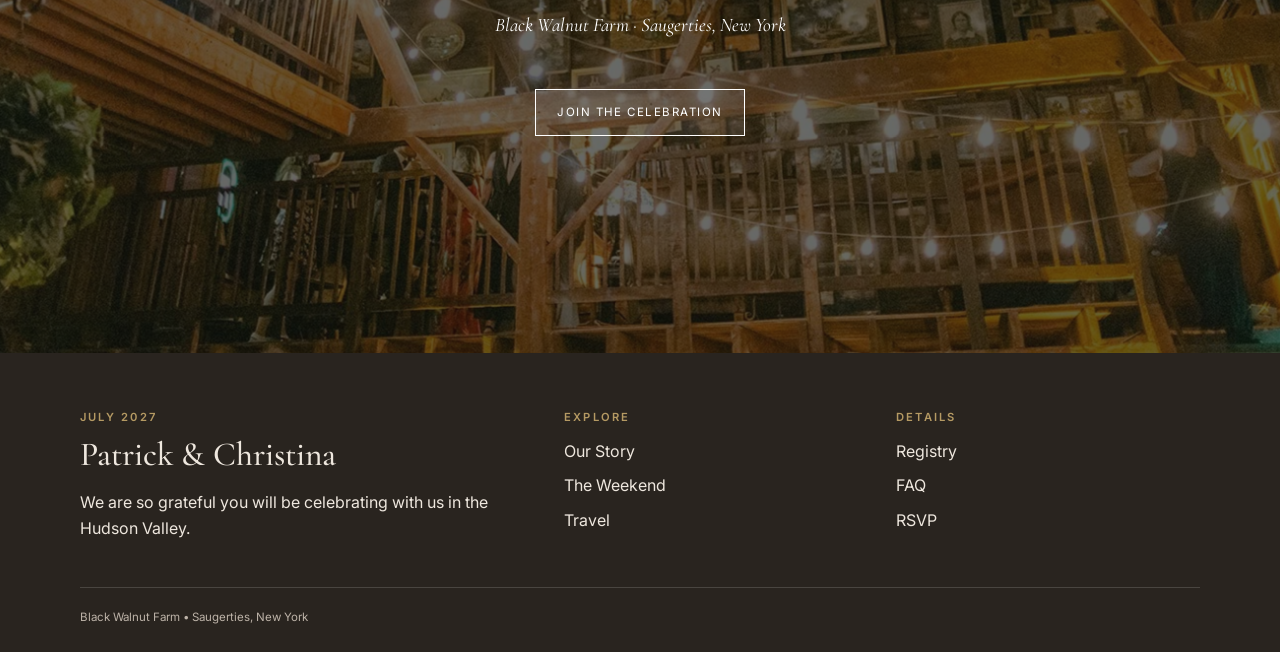
==== commit ff86c277: "Add files via upload" ====
--- a/index.html
+++ b/index.html
@@ -10,7 +10,8 @@
   <link rel="preconnect" href="https://fonts.gstatic.com" crossorigin>
   <link rel="stylesheet" href="styles.css">
 </head>
-<body class="home-page">
+<body class="home-page home-v3">
+  <div class="page-progress" aria-hidden="true"><span></span></div>
   <header class="site-header">
     <div class="container nav-wrap">
       <a class="brand" href="index.html" aria-label="Patrick and Christina home">P <span>&</span> C</a>
@@ -22,71 +23,113 @@
   </header>
 
   <main>
-    <section class="hero hero-v2" aria-label="Black Walnut Farm at dusk">
-      <div class="hero-shade"></div>
-      <div class="hero-content container">
-        <p class="eyebrow reveal">A Weekend in the Hudson Valley</p>
-        <h1 class="reveal reveal-delay-1"><span>Patrick</span><em>&</em><span>Christina</span></h1>
-        <div class="hero-meta reveal reveal-delay-2">
-          <p data-date>July 18, 2027</p><i></i><p><span data-venue>Black Walnut Farm</span><br><span data-location>Saugerties, New York</span></p>
+    <section class="arrival" data-arrival aria-label="Black Walnut Farm at dusk">
+      <div class="arrival-media" data-parallax="0.12"></div>
+      <div class="arrival-wash"></div>
+      <div class="arrival-grain"></div>
+      <div class="arrival-content container">
+        <p class="arrival-kicker reveal">A Summer Weekend in the Hudson Valley</p>
+        <h1 aria-label="Patrick and Christina" class="reveal reveal-delay-1">
+          <span class="name-one">Patrick</span><span class="ampersand">&</span><span class="name-two">Christina</span>
+        </h1>
+        <div class="arrival-details reveal reveal-delay-2">
+          <p><span data-date>July 18, 2027</span></p>
+          <span class="detail-rule"></span>
+          <p><span data-venue>Black Walnut Farm</span><br><span data-location>Saugerties, New York</span></p>
         </div>
-        <a class="text-link light reveal reveal-delay-3" href="#welcome">Enter the weekend <span>↓</span></a>
       </div>
-      <div class="hero-frame" aria-hidden="true"></div>
+      <a class="arrival-scroll" href="#invitation" aria-label="Continue to the invitation"><span>Begin</span><i></i></a>
+      <div class="arrival-border" aria-hidden="true"></div>
     </section>
 
-    <section id="welcome" class="section intro-section">
-      <div class="container intro-grid">
-        <div class="intro-index reveal"><span>01</span><div></div><span>Welcome</span></div>
-        <div class="intro-copy welcome reveal">
-          <p class="eyebrow">July 2027</p>
-          <h2>We can’t wait to celebrate with you.</h2>
-          <p class="lead muted">Thank you for making the trip to spend the weekend with us in the Hudson Valley. We have gathered everything you will need right here—from the full weekend schedule to travel details and RSVP information.</p>
-          <div class="actions"><a class="button" href="weekend.html">Explore the Weekend</a><a class="text-link" href="rsvp.html">Respond to the invitation <span>↗</span></a></div>
+    <section id="invitation" class="invitation-section">
+      <div class="container invitation-grid">
+        <div class="chapter-mark reveal"><span>Chapter I</span><i></i><span>The Invitation</span></div>
+        <div class="invitation-copy reveal">
+          <p class="eyebrow">Come Away With Us</p>
+          <h2>A weekend worth<br>traveling for.</h2>
+          <p class="lead muted">A summer celebration surrounded by forest, open fields, old stone, warm barn lights, and the people we love most.</p>
+          <p class="muted welcome-text">Thank you for making the trip to spend the weekend with us in the Hudson Valley. Everything you need—from the weekend schedule to travel details and RSVP information—is waiting here.</p>
+          <div class="actions"><a class="button" href="weekend.html">Explore the Weekend</a><a class="arrow-link" href="rsvp.html">Respond to the Invitation <span>↗</span></a></div>
         </div>
       </div>
     </section>
 
-    <section class="venue-story">
-      <div class="venue-image reveal"><img src="assets/farmhouse.jpg" alt="Stone farmhouse at Black Walnut Farm"></div>
-      <div class="venue-copy reveal">
+    <section class="farm-intro">
+      <div class="farm-number" aria-hidden="true">02</div>
+      <div class="farm-photo reveal"><img src="assets/farmhouse.jpg" alt="The ivy-covered stone farmhouse at Black Walnut Farm"></div>
+      <div class="farm-copy reveal">
         <p class="eyebrow">Black Walnut Farm</p>
-        <h2>A celebration rooted in place.</h2>
-        <p class="muted">From a ceremony beneath the trees to dinner under the barn’s warm lights, every part of the weekend is shaped by this magical corner of the Hudson Valley.</p>
-        <a class="text-link" href="travel.html">Discover Saugerties <span>↗</span></a>
-      </div>
-      <div class="venue-caption">42°04′N<br>73°57′W</div>
-    </section>
-
-    <section class="immersive-panel" style="--panel-image:url('assets/ceremony.jpg')">
-      <div class="panel-overlay"></div>
-      <div class="container panel-copy reveal">
-        <p class="eyebrow">The Ceremony</p>
-        <h2>In the woods,<br>with everyone we love.</h2>
+        <h2>A celebration<br>rooted in place.</h2>
+        <p class="muted venue-text">From the woodland ceremony to dinner beneath the barn’s warm lights, every part of the weekend is designed around this beautiful Hudson Valley setting.</p>
+        <dl class="farm-facts">
+          <div><dt>Setting</dt><dd>Woodland & countryside</dd></div>
+          <div><dt>Season</dt><dd>High summer</dd></div>
+          <div><dt>Coordinates</dt><dd>42°04′N · 73°57′W</dd></div>
+        </dl>
       </div>
     </section>
 
-    <section class="section experience-section">
-      <div class="container">
-        <div class="section-heading reveal"><div><p class="eyebrow">The Experience</p><h2>One unforgettable<br>summer weekend.</h2></div><p class="muted">A gathering that begins in the woods, moves beneath the barn lights, and ends on the dance floor.</p></div>
-        <div class="experience-grid">
-          <a class="experience-card tall reveal" href="weekend.html"><img src="assets/cocktail-hour.jpg" alt="Guests gathering outside the barn"><div class="card-copy"><span>01</span><h3>Gather</h3><p>Welcome drinks and summer air.</p></div></a>
-          <a class="experience-card reveal" href="weekend.html"><img src="assets/barn-interior.jpg" alt="Rustic barn interior"><div class="card-copy"><span>02</span><h3>Celebrate</h3><p>Dinner beneath timber and lights.</p></div></a>
-          <a class="experience-card reveal" href="weekend.html"><img src="assets/reception.webp" alt="Disco ball and string lights in the barn"><div class="card-copy"><span>03</span><h3>Dance</h3><p>Late into the Hudson Valley night.</p></div></a>
+    <section class="woods-scene" data-scene>
+      <div class="woods-media" data-parallax="0.08"></div>
+      <div class="woods-overlay"></div>
+      <div class="container woods-copy reveal">
+        <p class="eyebrow">The Ceremony</p>
+        <h2>Meet us where<br>the woods begin.</h2>
+        <p>Surrounded by trees. Gathered with everyone we love.</p>
+      </div>
+      <div class="scene-index">01 / 04</div>
+    </section>
+
+    <section class="journey-section">
+      <div class="container journey-header reveal">
+        <div><p class="eyebrow">The Journey</p><h2>From daylight<br>to dancing.</h2></div>
+        <p class="muted">The day unfolds naturally—through the woods, across the lawn, beneath old timber, and into a night lit by string lights and a disco ball.</p>
+      </div>
+
+      <div class="journey-list">
+        <article class="journey-row">
+          <div class="journey-copy reveal"><span>01</span><p class="eyebrow">Arrive</p><h3>Through the garden gate.</h3><p class="muted">The first glimpse of Black Walnut Farm feels tucked away from everything.</p></div>
+          <figure class="journey-image reveal"><img src="assets/entrance.webp" alt="Garden entrance to Black Walnut Farm"><figcaption>Welcome to Black Walnut Farm</figcaption></figure>
+        </article>
+        <article class="journey-row reverse">
+          <div class="journey-copy reveal"><span>02</span><p class="eyebrow">Gather</p><h3>Golden hour on the lawn.</h3><p class="muted">Cocktails, conversation, and the warm glow of the barn as evening settles in.</p></div>
+          <figure class="journey-image reveal"><img src="assets/cocktail-hour.jpg" alt="Guests gathering outside the barn at dusk"><figcaption>Cocktail hour at dusk</figcaption></figure>
+        </article>
+        <article class="journey-row">
+          <div class="journey-copy reveal"><span>03</span><p class="eyebrow">Dine</p><h3>Beneath beams and candlelight.</h3><p class="muted">A historic barn, an intimate dinner, and the kind of room that changes as the sun goes down.</p></div>
+          <figure class="journey-image reveal"><img src="assets/barn-interior.jpg" alt="Historic timber barn interior"><figcaption>The historic barn</figcaption></figure>
+        </article>
+        <article class="journey-row reverse">
+          <div class="journey-copy reveal"><span>04</span><p class="eyebrow">Celebrate</p><h3>Stay until the lights come on.</h3><p class="muted">Music, movement, and one unforgettable night beneath the disco ball.</p></div>
+          <figure class="journey-image reveal"><img src="assets/reception.webp" alt="Barn reception beneath string lights and a disco ball"><figcaption>After dark</figcaption></figure>
+        </article>
+      </div>
+    </section>
+
+    <section class="weekend-portal">
+      <div class="portal-media" data-parallax="0.06"></div>
+      <div class="portal-shade"></div>
+      <div class="container portal-layout">
+        <div class="portal-copy reveal"><p class="eyebrow">Friday Through Sunday</p><h2>More than a day.<br>A whole weekend.</h2><a class="button button-light" href="weekend.html">View the Weekend</a></div>
+        <div class="portal-days reveal">
+          <a href="weekend.html"><span>Friday</span><strong>Arrive & unwind</strong><i>↗</i></a>
+          <a href="weekend.html"><span>Saturday</span><strong>The celebration</strong><i>↗</i></a>
+          <a href="weekend.html"><span>Sunday</span><strong>One last toast</strong><i>↗</i></a>
         </div>
       </div>
     </section>
 
-    <section class="countdown-section">
-      <div class="container countdown-layout reveal">
-        <div><p class="eyebrow">Until We Say “I Do”</p><h2>The adventure<br>starts here.</h2></div>
+    <section class="countdown-section countdown-v3">
+      <div class="container countdown-v3-layout reveal">
+        <div class="countdown-title"><p class="eyebrow">Until We Say “I Do”</p><h2>The countdown<br>is on.</h2></div>
         <div class="countdown" data-countdown><div><strong data-days>00</strong><span>Days</span></div><div><strong data-hours>00</strong><span>Hours</span></div><div><strong data-minutes>00</strong><span>Minutes</span></div><div><strong data-seconds>00</strong><span>Seconds</span></div></div>
       </div>
     </section>
 
-    <section class="closing-scene" style="--closing-image:url('assets/hero.jpg')">
-      <div class="closing-overlay"></div>
-      <div class="container closing-copy reveal"><p class="eyebrow">See You in July</p><h2>Meet us where<br>the woods begin.</h2><a class="button button-light" href="rsvp.html">RSVP</a></div>
+    <section class="final-invitation">
+      <div class="final-media" data-parallax="0.05"></div><div class="final-shade"></div>
+      <div class="container final-copy reveal"><p class="eyebrow">Patrick & Christina</p><h2>Come celebrate<br>in the wild.</h2><p>Black Walnut Farm · Saugerties, New York</p><a class="button button-light" href="rsvp.html">Join the Celebration</a></div>
     </section>
   </main>
 
--- a/styles.css
+++ b/styles.css
@@ -29,3 +29,31 @@
 @media(max-width:900px){.hero-v2 .hero-content{width:min(100% - 36px,1120px)}.hero-v2 h1{font-size:clamp(4.2rem,17vw,7.5rem)}.hero-v2 h1 span:last-child{margin-left:20px}.hero-v2 h1 em{margin-left:42%;}.intro-grid{grid-template-columns:1fr}.intro-index{display:none}.venue-story{grid-template-columns:1fr}.venue-image{margin:30px 18px 0;min-height:520px}.venue-copy{padding:70px 28px 90px}.immersive-panel{background-attachment:scroll}.section-heading,.countdown-layout{grid-template-columns:1fr}.experience-grid{grid-template-columns:1fr;grid-template-rows:auto}.experience-card,.experience-card.tall{grid-row:auto;min-height:520px}.home-page .nav-links{color:var(--ink)}}
 @media(max-width:650px){.hero-frame{inset:10px}.hero-v2 .hero-content{padding:130px 0 58px}.hero-v2 h1{font-size:clamp(3.8rem,18vw,6rem);margin:20px 0 32px}.hero-meta{gap:12px;align-items:flex-start}.hero-meta i{width:28px;margin-top:8px}.intro-section{padding:90px 0}.intro-copy h2{font-size:3.4rem}.venue-story{min-height:auto}.venue-image{min-height:380px}.immersive-panel{min-height:72vh}.panel-copy{padding-bottom:52px}.experience-section{padding:90px 0}.section-heading{gap:24px;margin-bottom:42px}.experience-card,.experience-card.tall{min-height:440px}.countdown-section{padding:80px 0}.countdown-layout{gap:40px}.countdown-layout .countdown{grid-template-columns:repeat(2,1fr)}.closing-scene{min-height:72vh}}
 @media(prefers-reduced-motion:reduce){.hero-v2:before{animation:none}.reveal{opacity:1;transform:none;transition:none}.experience-card img,.venue-image img{transition:none}}
+
+/* ===== Homepage V3: The Arrival ===== */
+.home-v3{background:#f3efe6}
+.home-v3 .site-header{color:#fff}
+.home-v3 .site-header.scrolled{color:var(--ink)}
+.page-progress{position:fixed;top:0;left:0;right:0;height:2px;z-index:2000;pointer-events:none}.page-progress span{display:block;height:100%;width:100%;background:var(--gold);transform:scaleX(0);transform-origin:left center}
+.arrival{min-height:100svh;position:relative;display:grid;align-items:end;color:#fff;overflow:hidden;background:#1c2119}
+.arrival-media,.woods-media,.portal-media,.final-media{position:absolute;inset:-7%;background-size:cover;background-position:center;will-change:transform}
+.arrival-media{background-image:url('assets/hero.jpg');background-position:center 48%}
+.arrival-wash{position:absolute;inset:0;background:linear-gradient(90deg,rgba(10,14,10,.72) 0%,rgba(10,14,10,.25) 58%,rgba(10,14,10,.36) 100%),linear-gradient(0deg,rgba(8,12,8,.62) 0%,transparent 48%)}
+.arrival-grain{position:absolute;inset:0;opacity:.12;mix-blend-mode:soft-light;background-image:url("data:image/svg+xml,%3Csvg viewBox='0 0 180 180' xmlns='http://www.w3.org/2000/svg'%3E%3Cfilter id='n'%3E%3CfeTurbulence type='fractalNoise' baseFrequency='.9' numOctaves='3' stitchTiles='stitch'/%3E%3C/filter%3E%3Crect width='100%25' height='100%25' filter='url(%23n)' opacity='.36'/%3E%3C/svg%3E")}
+.arrival-content{position:relative;z-index:2;padding:165px 0 105px;width:min(1240px,calc(100% - 72px))}
+.arrival-kicker{text-transform:uppercase;letter-spacing:.28em;font-size:.68rem;font-weight:500;margin:0 0 34px}
+.arrival h1{font-size:clamp(5rem,12vw,11.5rem);line-height:.7;letter-spacing:-.065em;margin:0;display:grid;width:min-content;min-width:min(100%,1000px)}
+.arrival h1 span{display:block}.arrival .name-two{margin-left:clamp(55px,14vw,225px)}.arrival .ampersand{font-size:.38em;color:#dbc58f;font-style:italic;font-weight:400;margin:.1em 0 .05em clamp(150px,27vw,430px)}
+.arrival-details{display:flex;align-items:center;gap:22px;text-transform:uppercase;letter-spacing:.18em;font-size:.68rem;margin-top:52px}.arrival-details p{margin:0}.detail-rule{width:72px;height:1px;background:rgba(255,255,255,.55)}
+.arrival-scroll{position:absolute;right:46px;bottom:48px;z-index:3;display:grid;justify-items:center;gap:12px;text-transform:uppercase;letter-spacing:.2em;font-size:.58rem}.arrival-scroll i{height:64px;width:1px;background:rgba(255,255,255,.7);position:relative;overflow:hidden}.arrival-scroll i:after{content:"";position:absolute;inset:0;background:#fff;transform:translateY(-100%);animation:scrollLine 2s ease-in-out infinite}.arrival-border{position:absolute;inset:18px;border:1px solid rgba(255,255,255,.35);z-index:3;pointer-events:none}
+@keyframes scrollLine{0%{transform:translateY(-100%)}50%,100%{transform:translateY(100%)}}
+.invitation-section{padding:155px 0 170px}.invitation-grid{display:grid;grid-template-columns:240px minmax(0,800px);gap:90px}.chapter-mark{display:grid;grid-template-columns:auto 1fr;gap:14px;align-content:start;text-transform:uppercase;letter-spacing:.18em;font-size:.6rem;color:var(--olive)}.chapter-mark i{height:1px;background:var(--line);margin-top:9px}.chapter-mark span:last-child{grid-column:1/-1}.invitation-copy h2{font-size:clamp(4rem,7.8vw,7.2rem);letter-spacing:-.055em}.invitation-copy .lead{font-family:var(--serif);font-size:clamp(1.45rem,2.4vw,2rem);line-height:1.25;max-width:700px}.welcome-text{max-width:610px;margin-top:28px}.arrow-link{display:inline-flex;gap:14px;align-items:center;text-transform:uppercase;letter-spacing:.13em;font-size:.67rem;font-weight:600;border-bottom:1px solid currentColor;padding-bottom:6px}
+.farm-intro{position:relative;display:grid;grid-template-columns:minmax(0,1.35fr) minmax(360px,.65fr);background:#fdfbf5;min-height:900px}.farm-photo{margin:78px 0 78px 5vw;overflow:hidden}.farm-photo img{width:100%;height:100%;object-fit:cover;transition:transform 1.2s ease}.farm-photo:hover img{transform:scale(1.025)}.farm-copy{align-self:center;padding:85px clamp(42px,6vw,112px)}.farm-copy h2{font-size:clamp(3.8rem,6vw,6rem);letter-spacing:-.05em}.farm-copy>p.muted{max-width:520px}.farm-number{position:absolute;right:24px;top:22px;font-family:var(--serif);font-size:7rem;line-height:1;color:rgba(79,84,61,.08)}.farm-facts{margin-top:45px;border-top:1px solid var(--line)}.farm-facts div{display:grid;grid-template-columns:110px 1fr;gap:20px;padding:16px 0;border-bottom:1px solid var(--line)}.farm-facts dt{text-transform:uppercase;letter-spacing:.15em;font-size:.6rem;color:var(--olive)}.farm-facts dd{margin:0;font-family:var(--serif);font-size:1.15rem}
+.woods-scene{min-height:100svh;position:relative;display:grid;align-items:end;color:#fff;overflow:hidden;background:#243023}.woods-media{background-image:url('assets/ceremony.jpg');background-position:center}.woods-overlay{position:absolute;inset:0;background:linear-gradient(0deg,rgba(8,15,8,.8),rgba(8,15,8,.08) 65%)}.woods-copy{position:relative;z-index:2;padding-bottom:90px}.woods-copy h2{font-size:clamp(4.4rem,9vw,9rem);letter-spacing:-.06em}.woods-copy>p:last-child{font-family:var(--serif);font-style:italic;font-size:1.25rem}.scene-index{position:absolute;right:34px;bottom:34px;z-index:2;letter-spacing:.18em;font-size:.6rem}
+.journey-section{padding:150px 0;background:var(--cream)}.journey-header{display:grid;grid-template-columns:1fr 380px;gap:90px;align-items:end;margin-bottom:125px}.journey-header h2{font-size:clamp(4rem,7vw,7rem);letter-spacing:-.055em}.journey-list{display:grid;gap:150px}.journey-row{width:min(1280px,calc(100% - 72px));margin:auto;display:grid;grid-template-columns:minmax(280px,.68fr) minmax(0,1.32fr);gap:7vw;align-items:center}.journey-row.reverse{grid-template-columns:minmax(0,1.32fr) minmax(280px,.68fr)}.journey-row.reverse .journey-copy{grid-column:2}.journey-row.reverse .journey-image{grid-column:1;grid-row:1}.journey-copy>span{display:block;font-family:var(--serif);font-size:5rem;color:rgba(79,84,61,.15);line-height:1;margin-bottom:24px}.journey-copy h3{font-size:clamp(3rem,5vw,5.4rem);letter-spacing:-.045em}.journey-copy .muted{max-width:430px}.journey-image{margin:0;position:relative}.journey-image img{width:100%;height:min(72vw,760px);object-fit:cover}.journey-image figcaption{position:absolute;right:-34px;bottom:34px;transform:rotate(90deg) translateX(100%);transform-origin:right bottom;text-transform:uppercase;letter-spacing:.18em;font-size:.55rem;color:var(--olive)}
+.weekend-portal{min-height:92vh;position:relative;display:grid;align-items:center;color:#fff;overflow:hidden;background:#171d16}.portal-media{background-image:url('assets/cocktail-hour.jpg');background-position:center}.portal-shade{position:absolute;inset:0;background:linear-gradient(90deg,rgba(10,15,10,.8),rgba(10,15,10,.28) 58%,rgba(10,15,10,.55))}.portal-layout{position:relative;z-index:2;display:grid;grid-template-columns:1fr 1fr;gap:10vw;align-items:end;padding:100px 0}.portal-copy h2{font-size:clamp(4rem,7vw,7rem);letter-spacing:-.055em}.portal-days{border-top:1px solid rgba(255,255,255,.5)}.portal-days a{display:grid;grid-template-columns:90px 1fr auto;gap:20px;align-items:center;padding:25px 0;border-bottom:1px solid rgba(255,255,255,.35);transition:padding .3s ease}.portal-days a:hover{padding-left:10px}.portal-days span{text-transform:uppercase;letter-spacing:.16em;font-size:.6rem}.portal-days strong{font-family:var(--serif);font-size:1.5rem;font-weight:400}.portal-days i{font-style:normal}
+.countdown-v3{background:#48503c;padding:125px 0}.countdown-v3-layout{display:grid;grid-template-columns:.75fr 1.25fr;gap:80px;align-items:end}.countdown-title h2{font-size:clamp(3.8rem,6vw,6rem)}.countdown-v3 .countdown{margin:0;background:transparent;gap:24px}.countdown-v3 .countdown div{background:transparent;text-align:left;padding:25px 0;border-top:1px solid rgba(255,255,255,.35)}.countdown-v3 .countdown strong{font-size:clamp(3rem,5vw,5.4rem)}
+.final-invitation{min-height:94vh;position:relative;display:grid;place-items:center;text-align:center;color:#fff;overflow:hidden;background:#191c17}.final-media{background-image:url('assets/reception.webp');background-position:center}.final-shade{position:absolute;inset:0;background:rgba(12,14,10,.62)}.final-copy{position:relative;z-index:2}.final-copy h2{font-size:clamp(4.6rem,9vw,9rem);letter-spacing:-.06em}.final-copy>p:not(.eyebrow){font-family:var(--serif);font-style:italic;font-size:1.2rem}.final-copy .button{margin-top:28px}
+@media(max-width:900px){.arrival-content{width:min(100% - 38px,1120px)}.arrival h1{font-size:clamp(4.8rem,18vw,8rem)}.arrival .name-two{margin-left:15px}.arrival .ampersand{margin-left:42%;}.arrival-scroll{display:none}.invitation-grid{grid-template-columns:1fr;gap:35px}.chapter-mark{display:none}.farm-intro{grid-template-columns:1fr;min-height:auto}.farm-photo{margin:30px 18px 0;min-height:580px}.farm-copy{padding:80px 28px 100px}.journey-header{grid-template-columns:1fr;gap:30px}.journey-row,.journey-row.reverse{grid-template-columns:1fr;gap:42px;width:min(100% - 36px,760px)}.journey-row.reverse .journey-copy,.journey-row.reverse .journey-image{grid-column:auto;grid-row:auto}.journey-row.reverse .journey-copy{order:0}.journey-row.reverse .journey-image{order:1}.journey-image img{height:min(110vw,720px)}.portal-layout,.countdown-v3-layout{grid-template-columns:1fr;gap:70px}.home-v3 .nav-links{color:var(--ink)}}
+@media(max-width:650px){.arrival-border{inset:10px}.arrival-content{padding:130px 0 62px}.arrival-kicker{letter-spacing:.2em}.arrival h1{font-size:clamp(4rem,19vw,6.2rem)}.arrival-details{align-items:flex-start;gap:12px}.detail-rule{width:28px;margin-top:8px}.invitation-section{padding:95px 0 110px}.invitation-copy h2{font-size:3.8rem}.farm-photo{min-height:390px}.farm-number{font-size:4.5rem}.woods-scene{min-height:75vh}.woods-copy{padding-bottom:50px}.journey-section{padding:100px 0}.journey-header{margin-bottom:80px}.journey-list{gap:100px}.journey-copy>span{font-size:3.8rem}.journey-image figcaption{display:none}.weekend-portal{min-height:80vh}.portal-layout{padding:85px 0}.portal-days a{grid-template-columns:70px 1fr auto}.countdown-v3{padding:90px 0}.countdown-v3 .countdown{grid-template-columns:repeat(2,1fr)}.final-invitation{min-height:76vh}}
+@media(prefers-reduced-motion:reduce){.arrival-scroll i:after{animation:none}.arrival-media,.woods-media,.portal-media,.final-media{transform:none!important}}
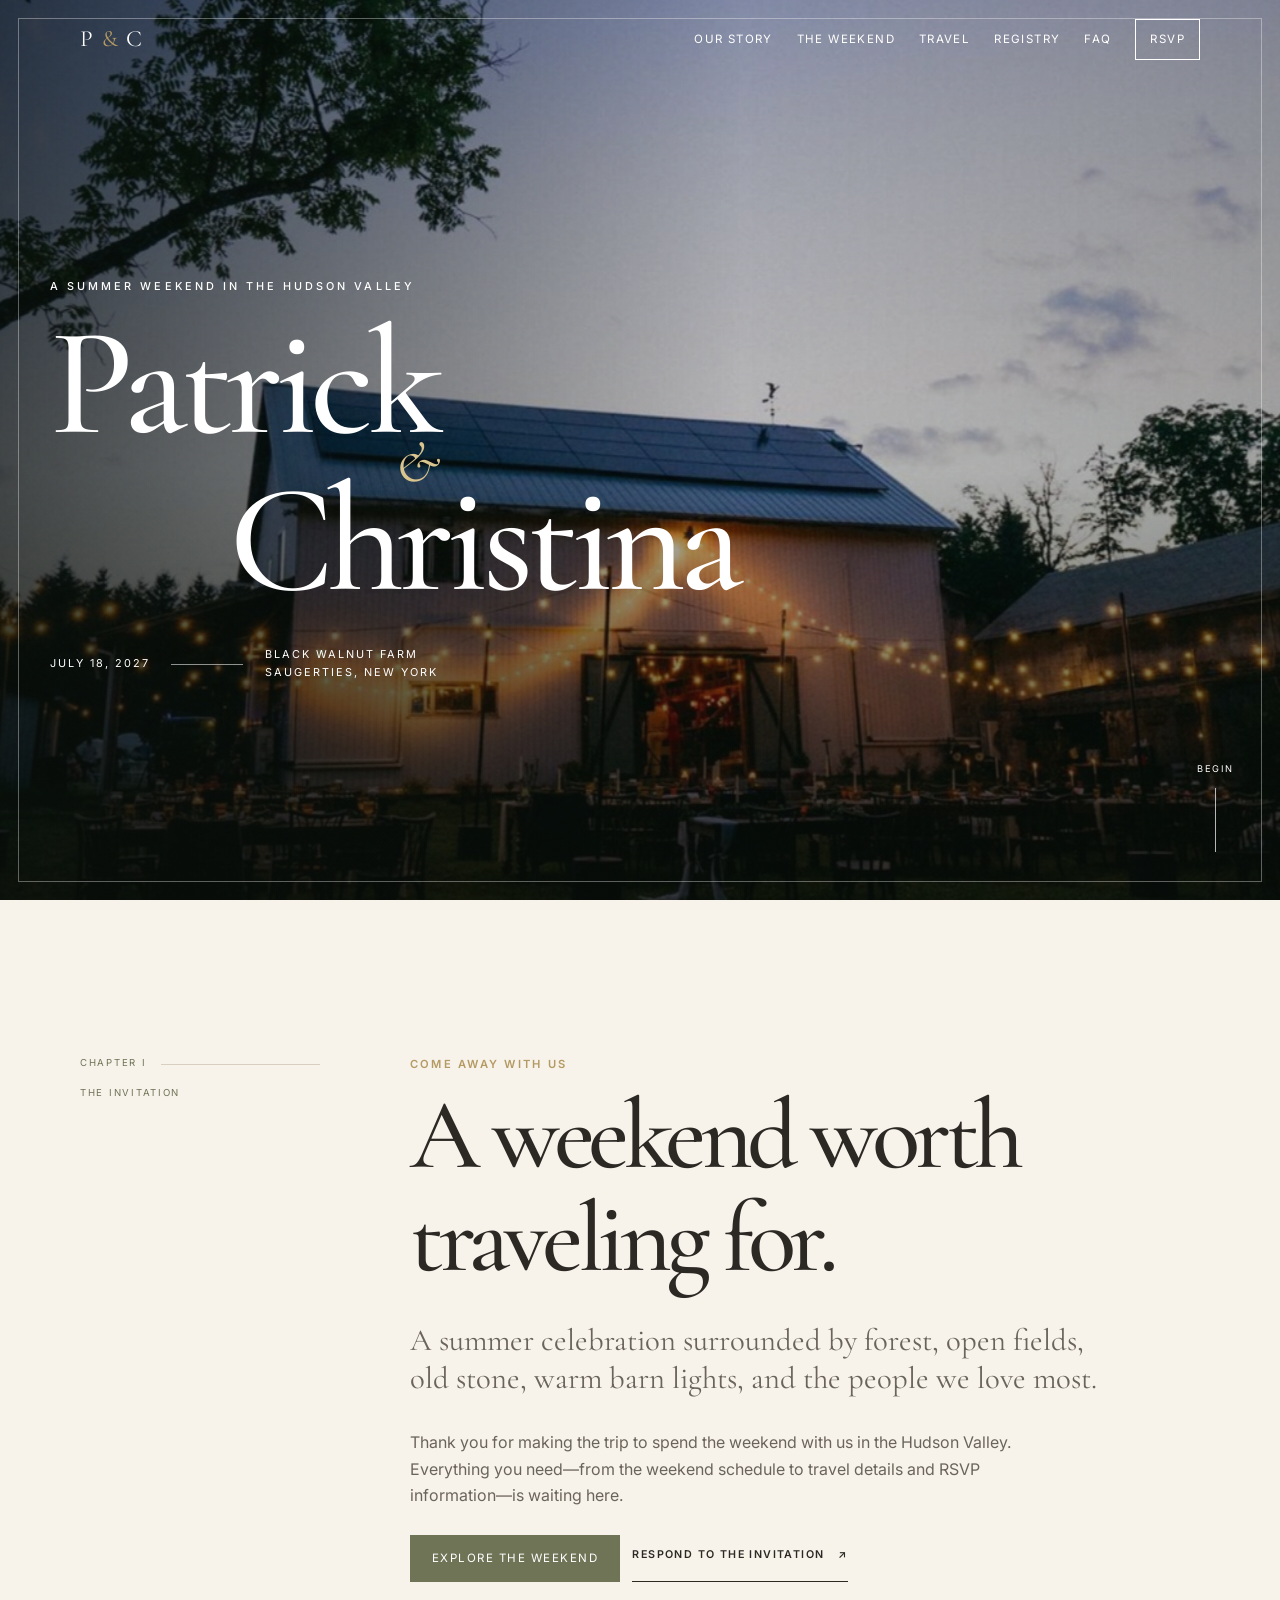
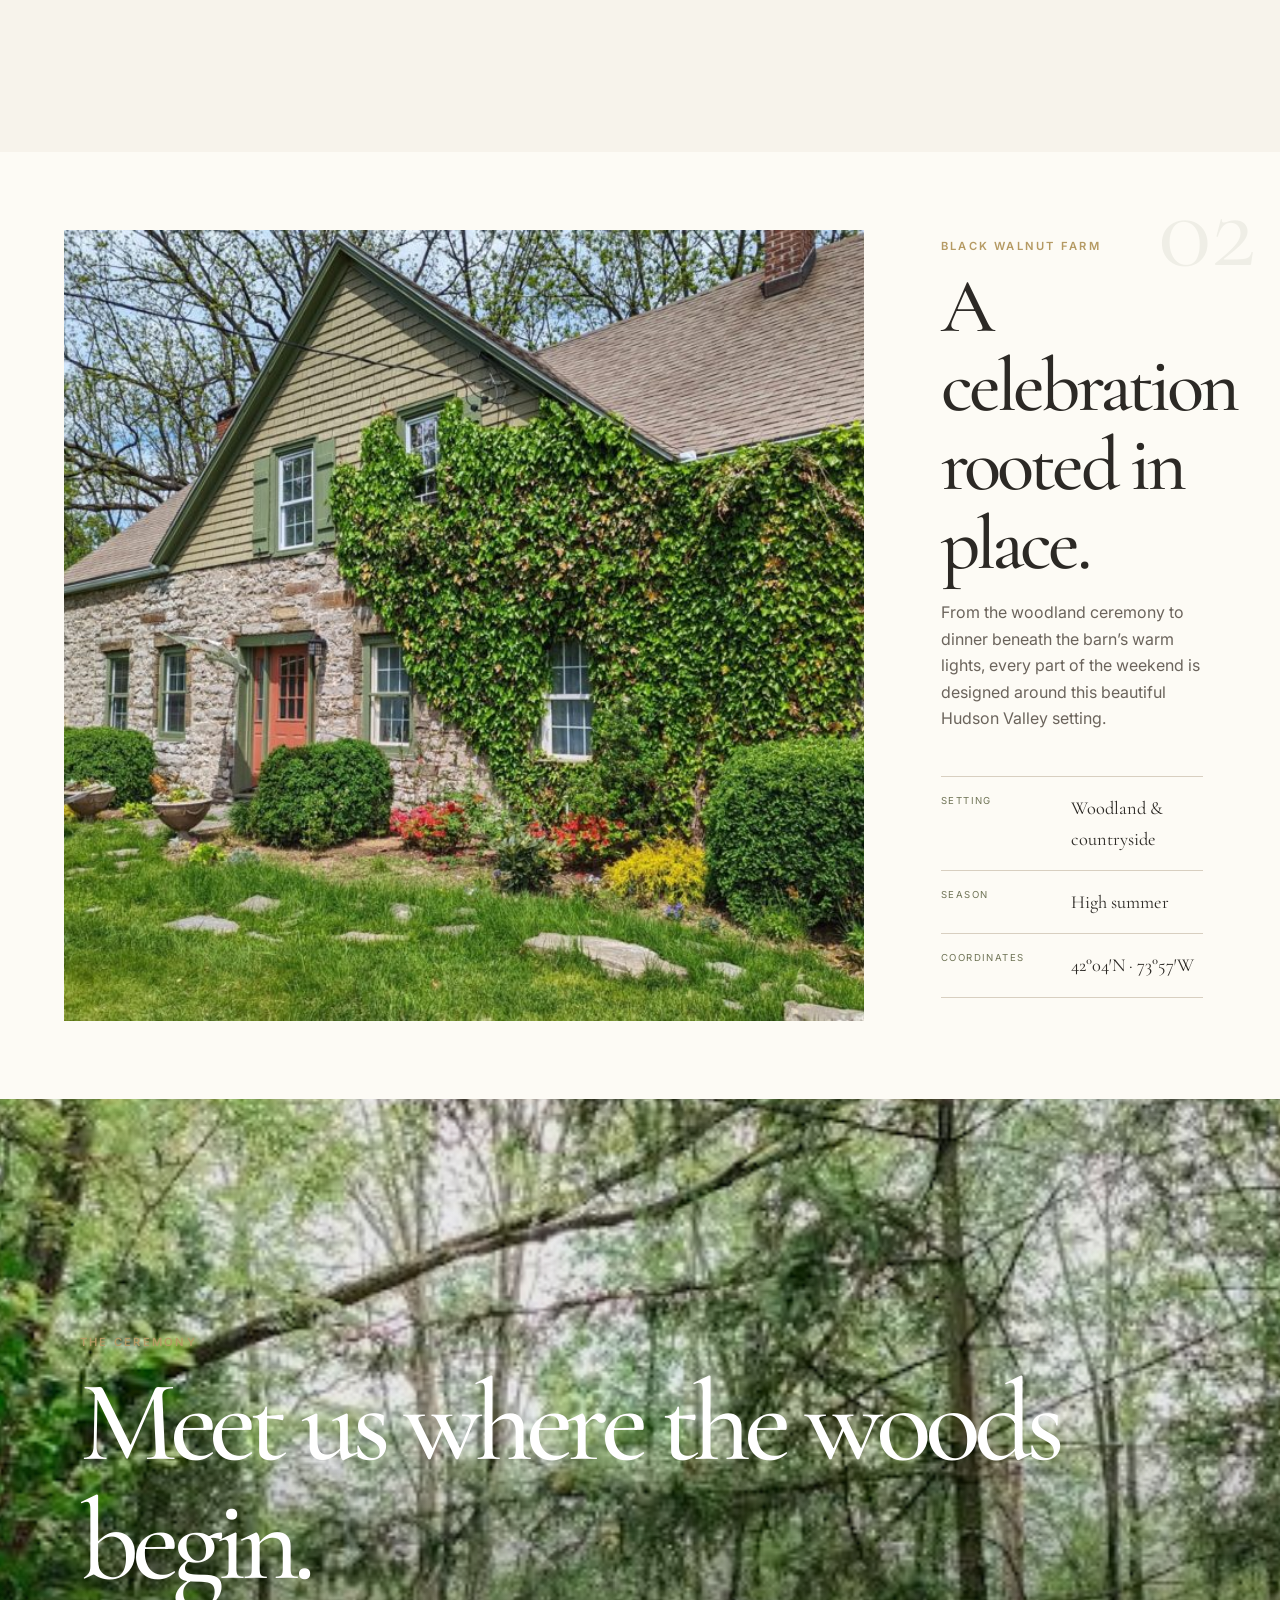
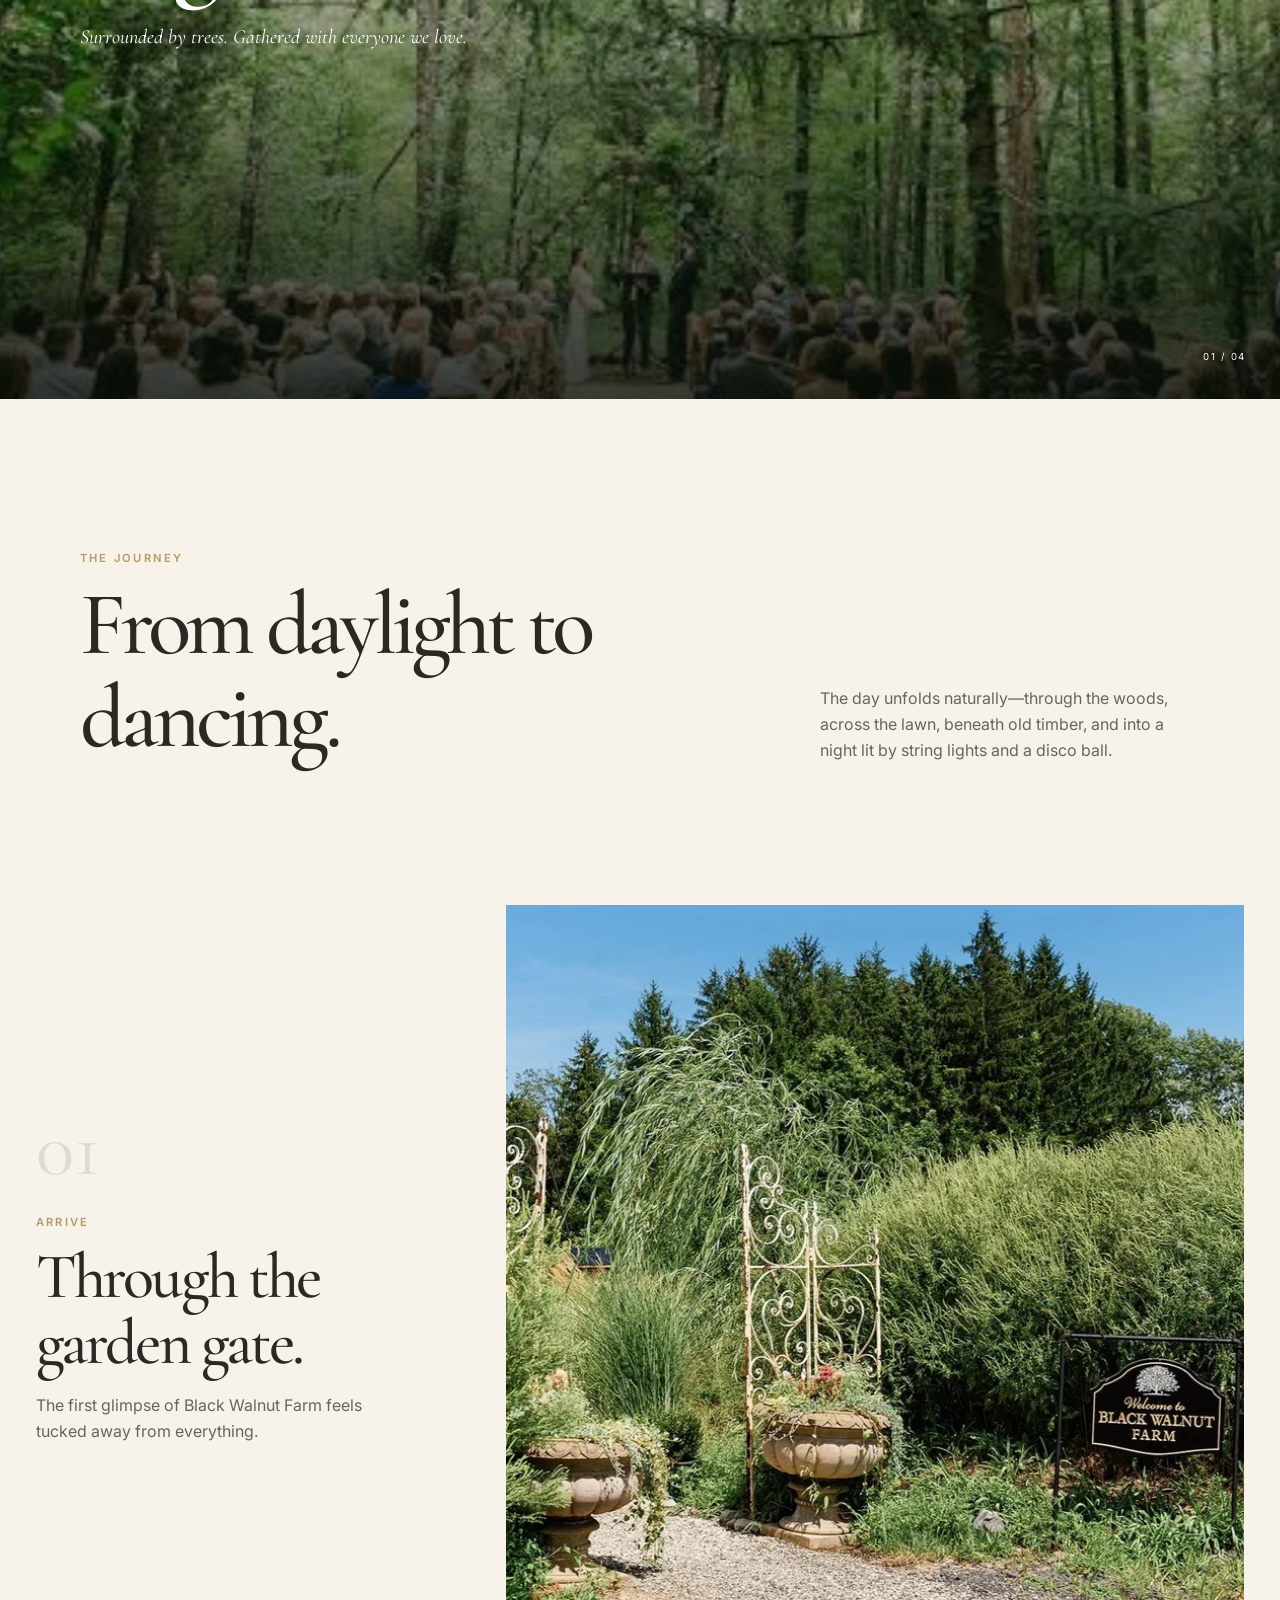
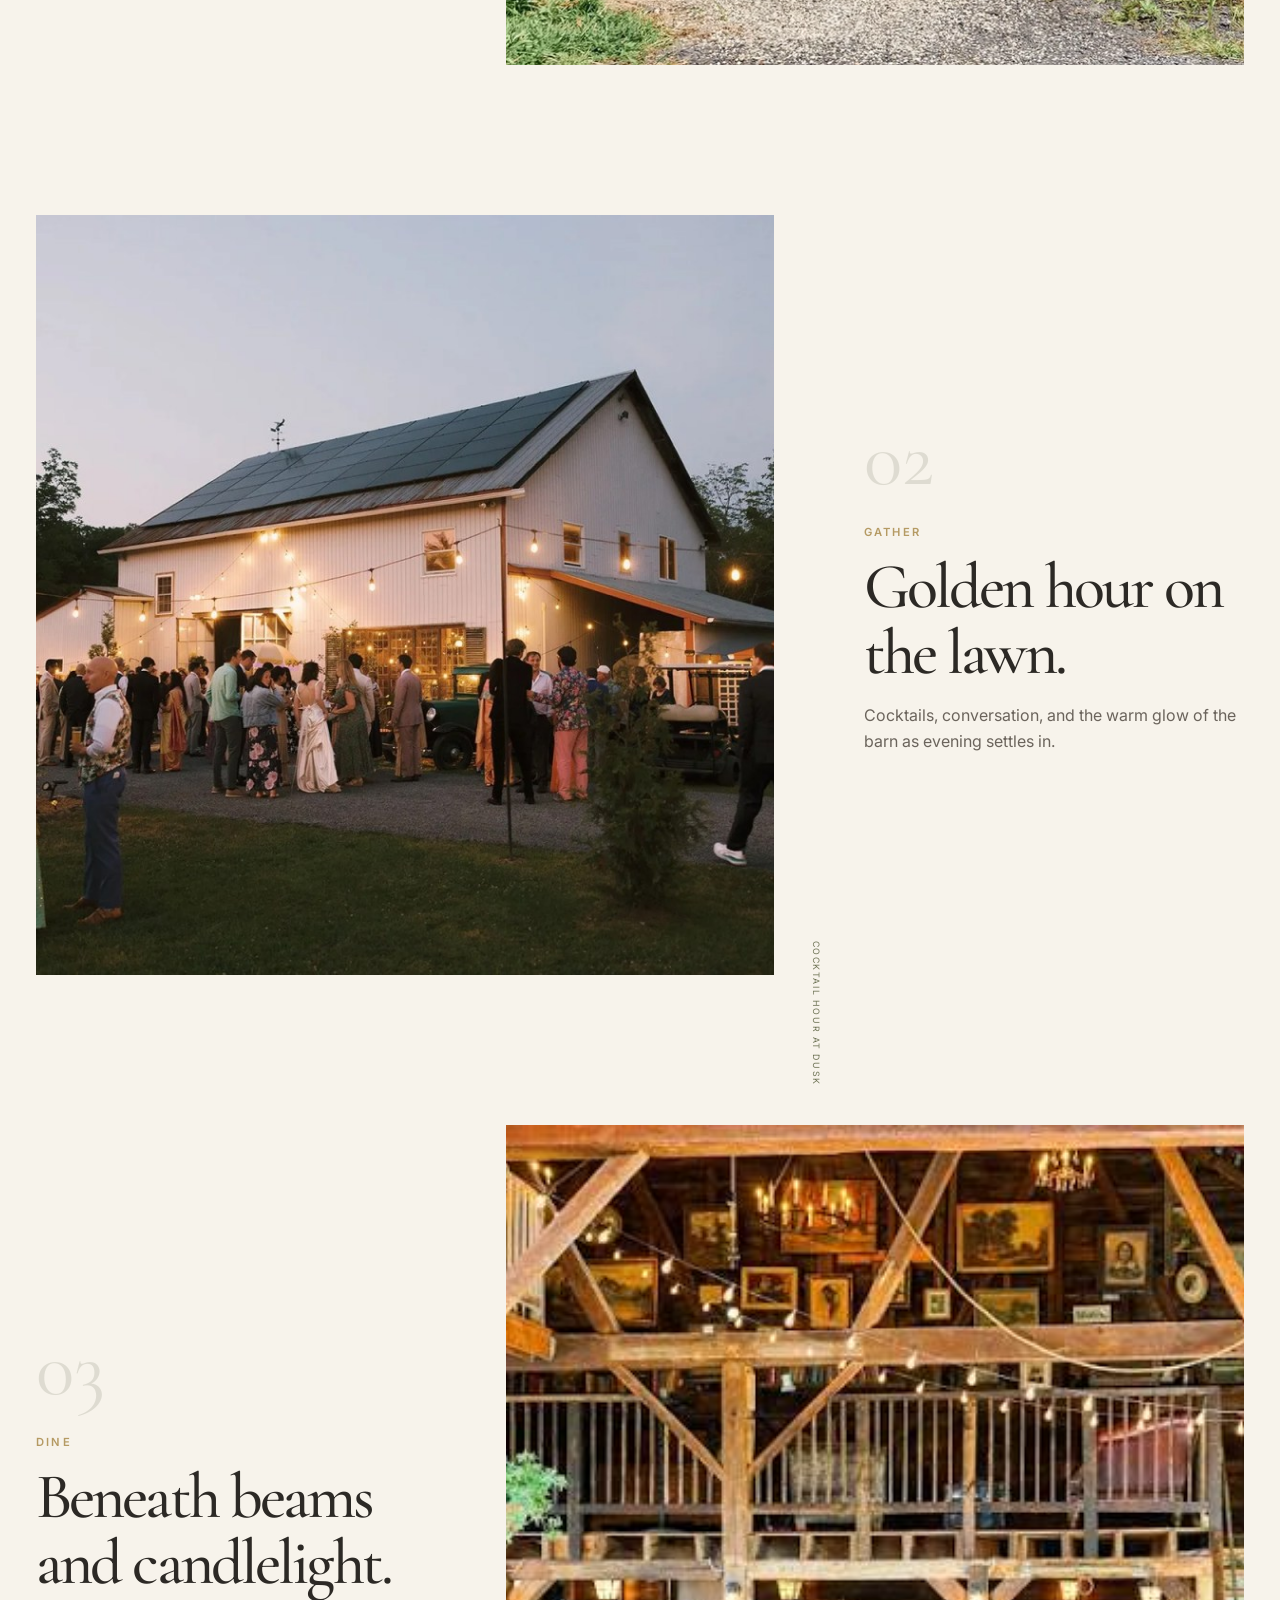
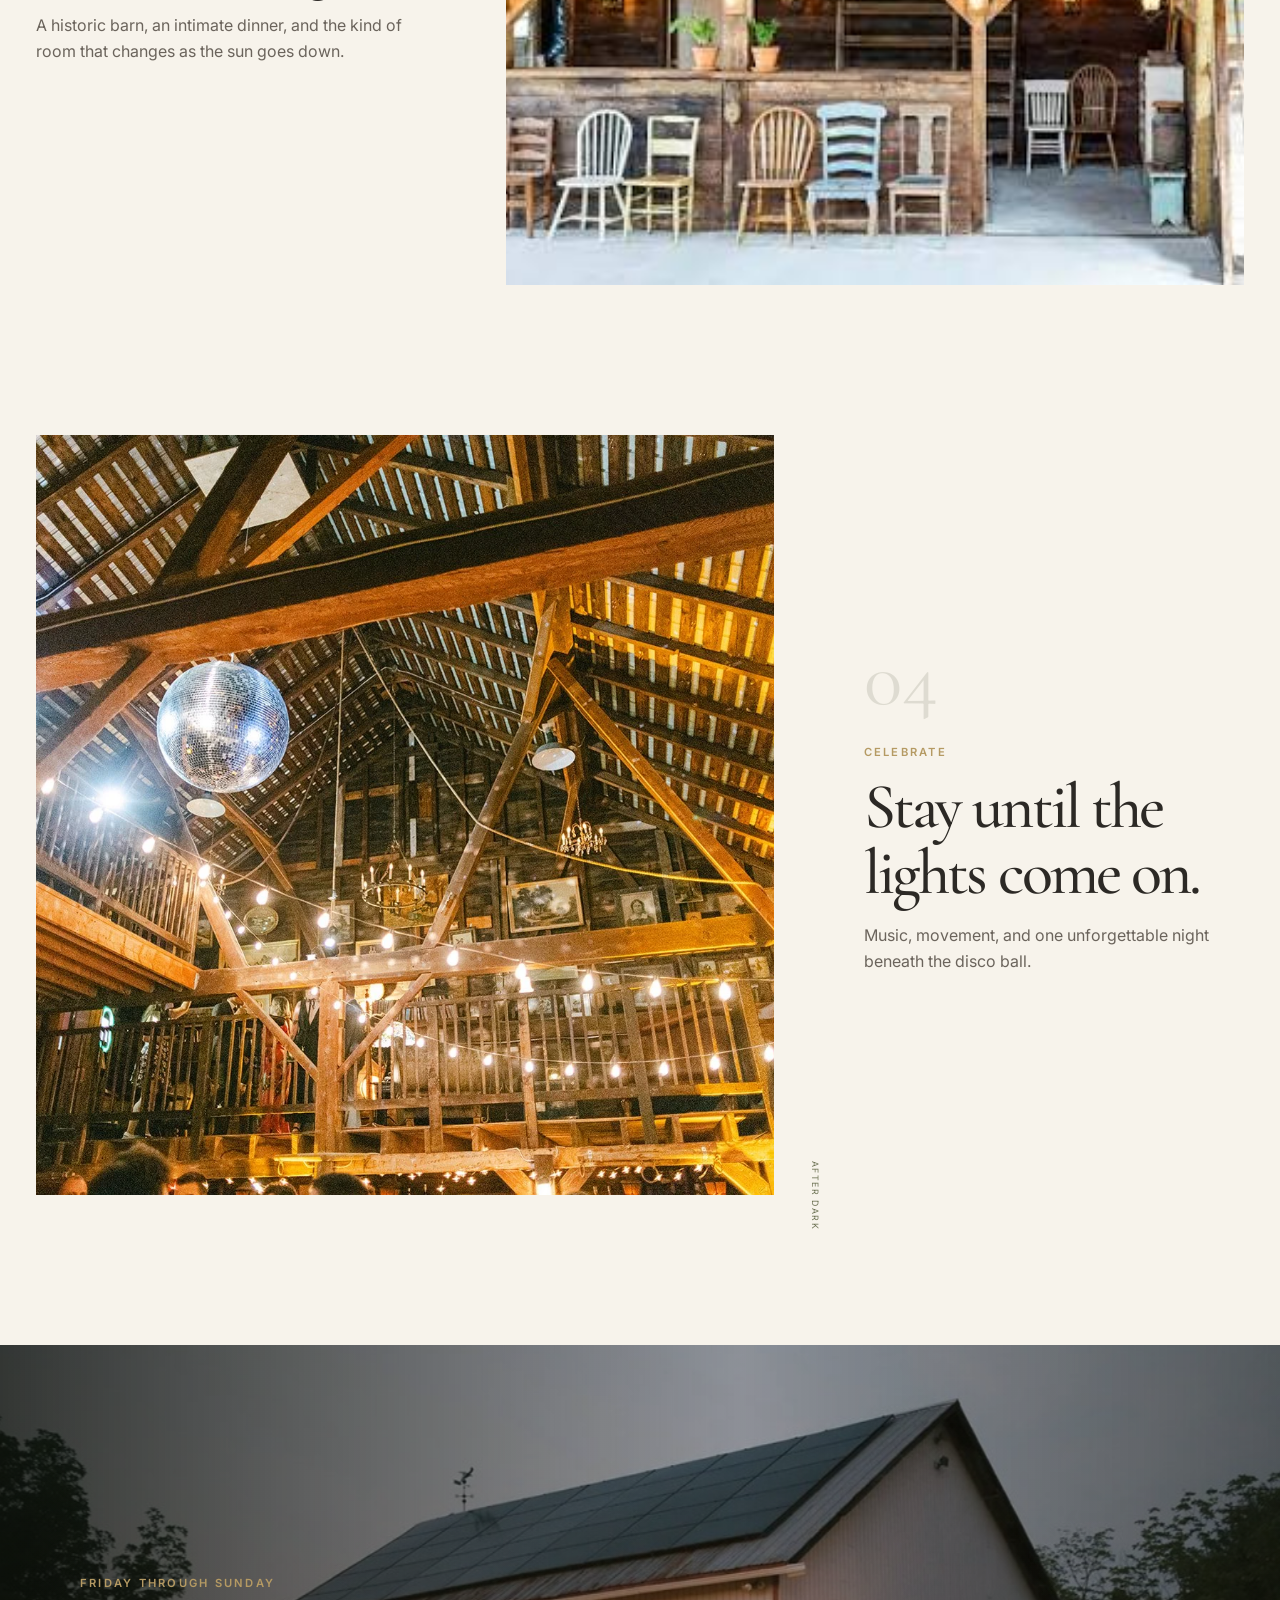
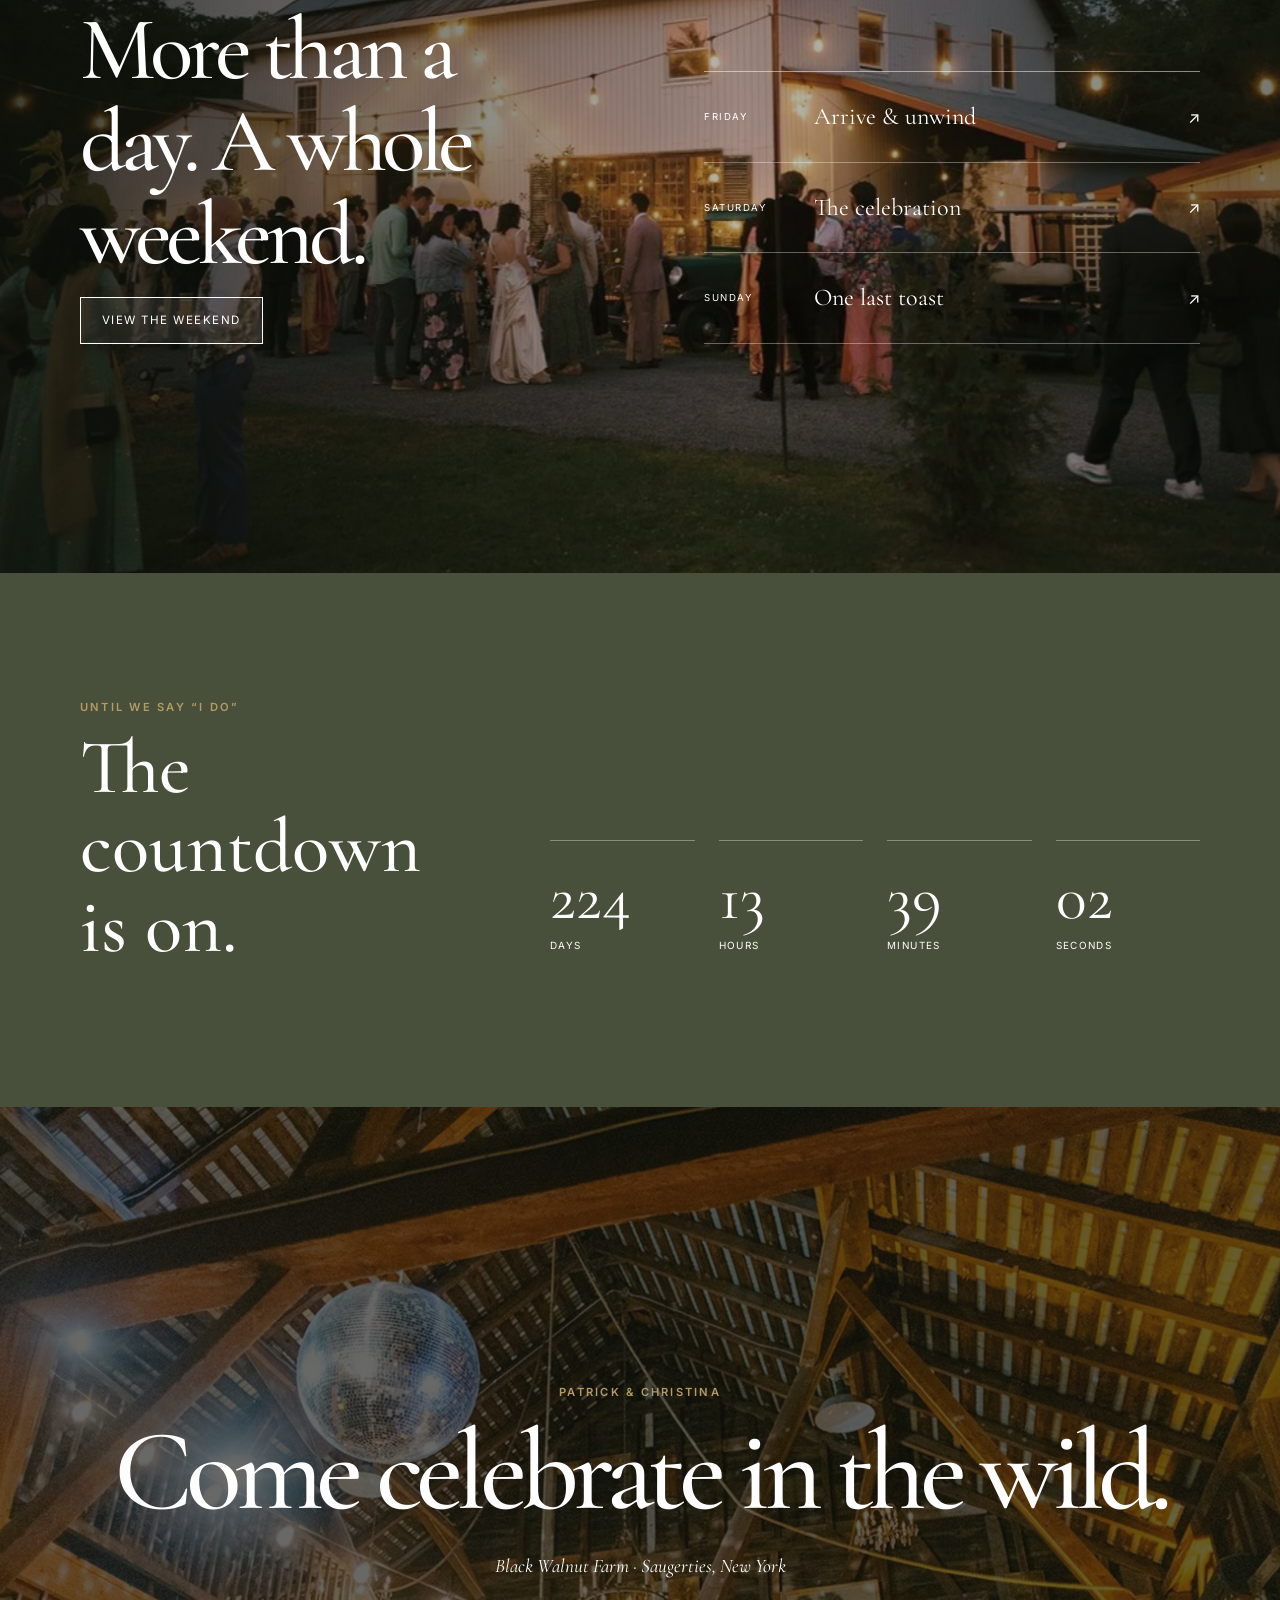
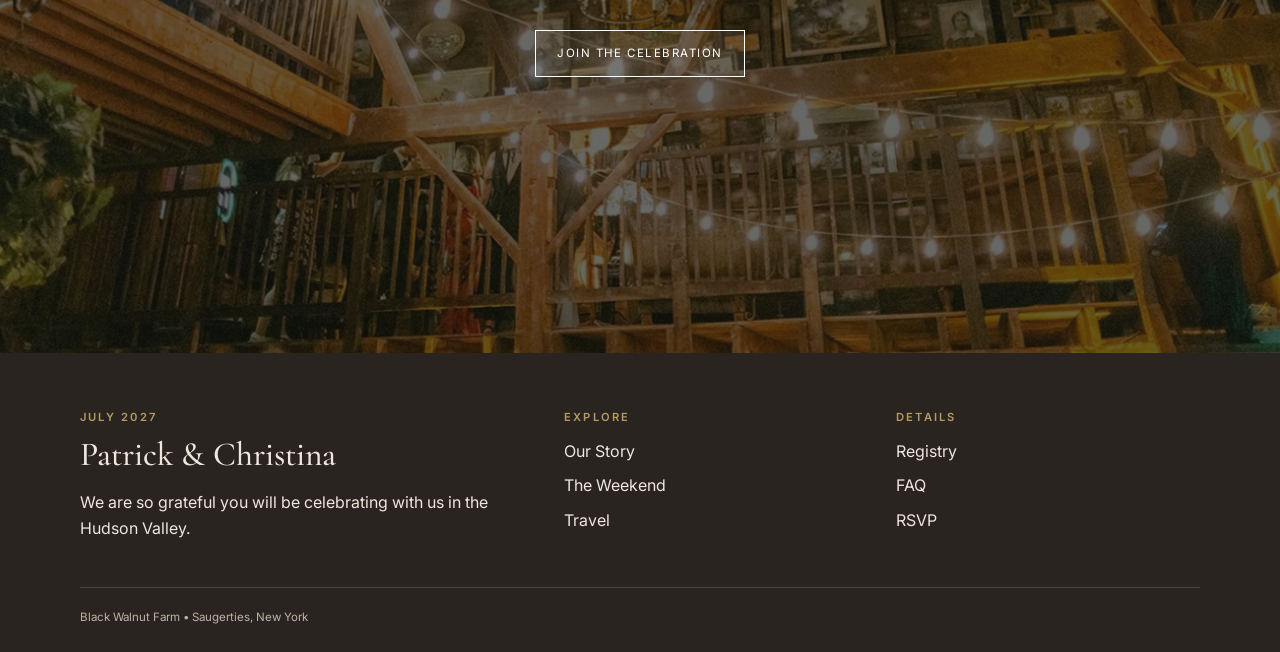
==== commit e7af26fc: "Add files via upload" ====
--- a/index.html
+++ b/index.html
@@ -10,7 +10,7 @@
   <link rel="preconnect" href="https://fonts.gstatic.com" crossorigin>
   <link rel="stylesheet" href="styles.css">
 </head>
-<body class="home-page home-v3">
+<body class="home-page home-v4">
   <div class="page-progress" aria-hidden="true"><span></span></div>
   <header class="site-header">
     <div class="container nav-wrap">
@@ -46,10 +46,10 @@
       <div class="container invitation-grid">
         <div class="chapter-mark reveal"><span>Chapter I</span><i></i><span>The Invitation</span></div>
         <div class="invitation-copy reveal">
-          <p class="eyebrow">Come Away With Us</p>
-          <h2>A weekend worth<br>traveling for.</h2>
-          <p class="lead muted">A summer celebration surrounded by forest, open fields, old stone, warm barn lights, and the people we love most.</p>
-          <p class="muted welcome-text">Thank you for making the trip to spend the weekend with us in the Hudson Valley. Everything you need—from the weekend schedule to travel details and RSVP information—is waiting here.</p>
+          <p class="eyebrow" data-home-welcome-kicker>Come Away With Us</p>
+          <h2 data-home-welcome-heading>A weekend worth<br>traveling for.</h2>
+          <p class="lead muted" data-home-welcome-text>A summer celebration surrounded by forest, open fields, old stone, warm barn lights, and the people we love most.</p>
+          <p class="muted welcome-text" data-home-welcome-details>Thank you for making the trip to spend the weekend with us in the Hudson Valley. Everything you need—from the weekend schedule to travel details and RSVP information—is waiting here.</p>
           <div class="actions"><a class="button" href="weekend.html">Explore the Weekend</a><a class="arrow-link" href="rsvp.html">Respond to the Invitation <span>↗</span></a></div>
         </div>
       </div>
@@ -60,7 +60,7 @@
       <div class="farm-photo reveal"><img src="assets/farmhouse.jpg" alt="The ivy-covered stone farmhouse at Black Walnut Farm"></div>
       <div class="farm-copy reveal">
         <p class="eyebrow">Black Walnut Farm</p>
-        <h2>A celebration<br>rooted in place.</h2>
+        <h2 data-home-venue-heading>A celebration<br>rooted in place.</h2>
         <p class="muted venue-text">From the woodland ceremony to dinner beneath the barn’s warm lights, every part of the weekend is designed around this beautiful Hudson Valley setting.</p>
         <dl class="farm-facts">
           <div><dt>Setting</dt><dd>Woodland & countryside</dd></div>
@@ -75,19 +75,19 @@
       <div class="woods-overlay"></div>
       <div class="container woods-copy reveal">
         <p class="eyebrow">The Ceremony</p>
-        <h2>Meet us where<br>the woods begin.</h2>
-        <p>Surrounded by trees. Gathered with everyone we love.</p>
+        <h2 data-home-ceremony-heading>Meet us where<br>the woods begin.</h2>
+        <p data-home-ceremony-text>Surrounded by trees. Gathered with everyone we love.</p>
       </div>
       <div class="scene-index">01 / 04</div>
     </section>
 
     <section class="journey-section">
       <div class="container journey-header reveal">
-        <div><p class="eyebrow">The Journey</p><h2>From daylight<br>to dancing.</h2></div>
-        <p class="muted">The day unfolds naturally—through the woods, across the lawn, beneath old timber, and into a night lit by string lights and a disco ball.</p>
+        <div><p class="eyebrow">The Journey</p><h2 data-home-journey-heading>From daylight<br>to dancing.</h2></div>
+        <p class="muted" data-home-journey-intro>The day unfolds naturally—through the woods, across the lawn, beneath old timber, and into a night lit by string lights and a disco ball.</p>
       </div>
 
-      <div class="journey-list">
+      <div class="journey-list" data-journey-list>
         <article class="journey-row">
           <div class="journey-copy reveal"><span>01</span><p class="eyebrow">Arrive</p><h3>Through the garden gate.</h3><p class="muted">The first glimpse of Black Walnut Farm feels tucked away from everything.</p></div>
           <figure class="journey-image reveal"><img src="assets/entrance.webp" alt="Garden entrance to Black Walnut Farm"><figcaption>Welcome to Black Walnut Farm</figcaption></figure>
@@ -111,7 +111,7 @@
       <div class="portal-media" data-parallax="0.06"></div>
       <div class="portal-shade"></div>
       <div class="container portal-layout">
-        <div class="portal-copy reveal"><p class="eyebrow">Friday Through Sunday</p><h2>More than a day.<br>A whole weekend.</h2><a class="button button-light" href="weekend.html">View the Weekend</a></div>
+        <div class="portal-copy reveal"><p class="eyebrow">Friday Through Sunday</p><h2 data-home-weekend-heading>More than a day.<br>A whole weekend.</h2><a class="button button-light" href="weekend.html">View the Weekend</a></div>
         <div class="portal-days reveal">
           <a href="weekend.html"><span>Friday</span><strong>Arrive & unwind</strong><i>↗</i></a>
           <a href="weekend.html"><span>Saturday</span><strong>The celebration</strong><i>↗</i></a>
@@ -129,7 +129,7 @@
 
     <section class="final-invitation">
       <div class="final-media" data-parallax="0.05"></div><div class="final-shade"></div>
-      <div class="container final-copy reveal"><p class="eyebrow">Patrick & Christina</p><h2>Come celebrate<br>in the wild.</h2><p>Black Walnut Farm · Saugerties, New York</p><a class="button button-light" href="rsvp.html">Join the Celebration</a></div>
+      <div class="container final-copy reveal"><p class="eyebrow">Patrick & Christina</p><h2 data-home-final-heading>Come celebrate<br>in the wild.</h2><p>Black Walnut Farm · Saugerties, New York</p><a class="button button-light" href="rsvp.html">Join the Celebration</a></div>
     </section>
   </main>
 
--- a/styles.css
+++ b/styles.css
@@ -57,3 +57,14 @@
 @media(max-width:900px){.arrival-content{width:min(100% - 38px,1120px)}.arrival h1{font-size:clamp(4.8rem,18vw,8rem)}.arrival .name-two{margin-left:15px}.arrival .ampersand{margin-left:42%;}.arrival-scroll{display:none}.invitation-grid{grid-template-columns:1fr;gap:35px}.chapter-mark{display:none}.farm-intro{grid-template-columns:1fr;min-height:auto}.farm-photo{margin:30px 18px 0;min-height:580px}.farm-copy{padding:80px 28px 100px}.journey-header{grid-template-columns:1fr;gap:30px}.journey-row,.journey-row.reverse{grid-template-columns:1fr;gap:42px;width:min(100% - 36px,760px)}.journey-row.reverse .journey-copy,.journey-row.reverse .journey-image{grid-column:auto;grid-row:auto}.journey-row.reverse .journey-copy{order:0}.journey-row.reverse .journey-image{order:1}.journey-image img{height:min(110vw,720px)}.portal-layout,.countdown-v3-layout{grid-template-columns:1fr;gap:70px}.home-v3 .nav-links{color:var(--ink)}}
 @media(max-width:650px){.arrival-border{inset:10px}.arrival-content{padding:130px 0 62px}.arrival-kicker{letter-spacing:.2em}.arrival h1{font-size:clamp(4rem,19vw,6.2rem)}.arrival-details{align-items:flex-start;gap:12px}.detail-rule{width:28px;margin-top:8px}.invitation-section{padding:95px 0 110px}.invitation-copy h2{font-size:3.8rem}.farm-photo{min-height:390px}.farm-number{font-size:4.5rem}.woods-scene{min-height:75vh}.woods-copy{padding-bottom:50px}.journey-section{padding:100px 0}.journey-header{margin-bottom:80px}.journey-list{gap:100px}.journey-copy>span{font-size:3.8rem}.journey-image figcaption{display:none}.weekend-portal{min-height:80vh}.portal-layout{padding:85px 0}.portal-days a{grid-template-columns:70px 1fr auto}.countdown-v3{padding:90px 0}.countdown-v3 .countdown{grid-template-columns:repeat(2,1fr)}.final-invitation{min-height:76vh}}
 @media(prefers-reduced-motion:reduce){.arrival-scroll i:after{animation:none}.arrival-media,.woods-media,.portal-media,.final-media{transform:none!important}}
+
+/* Version 4: expanded editorial system and CMS-driven cards */
+.home-v4 .arrival-content{max-width:1180px}
+.home-v4 .arrival h1{letter-spacing:-.045em}
+.day-block{padding:clamp(2rem,5vw,4.5rem) 0;border-top:1px solid rgba(44,41,37,.16)}
+.day-block:first-child{border-top:0}
+.guide-card{display:flex;flex-direction:column;min-height:290px}
+.guide-card .arrow-link{margin-top:auto;padding-top:1.5rem}
+[data-hotel-list] .card,[data-guide-list] .card{transition:transform .35s ease,box-shadow .35s ease}
+[data-hotel-list] .card:hover,[data-guide-list] .card:hover{transform:translateY(-6px);box-shadow:0 24px 55px rgba(43,35,28,.09)}
+@media(max-width:760px){.day-block{padding:2.5rem 0}.guide-card{min-height:auto}}
